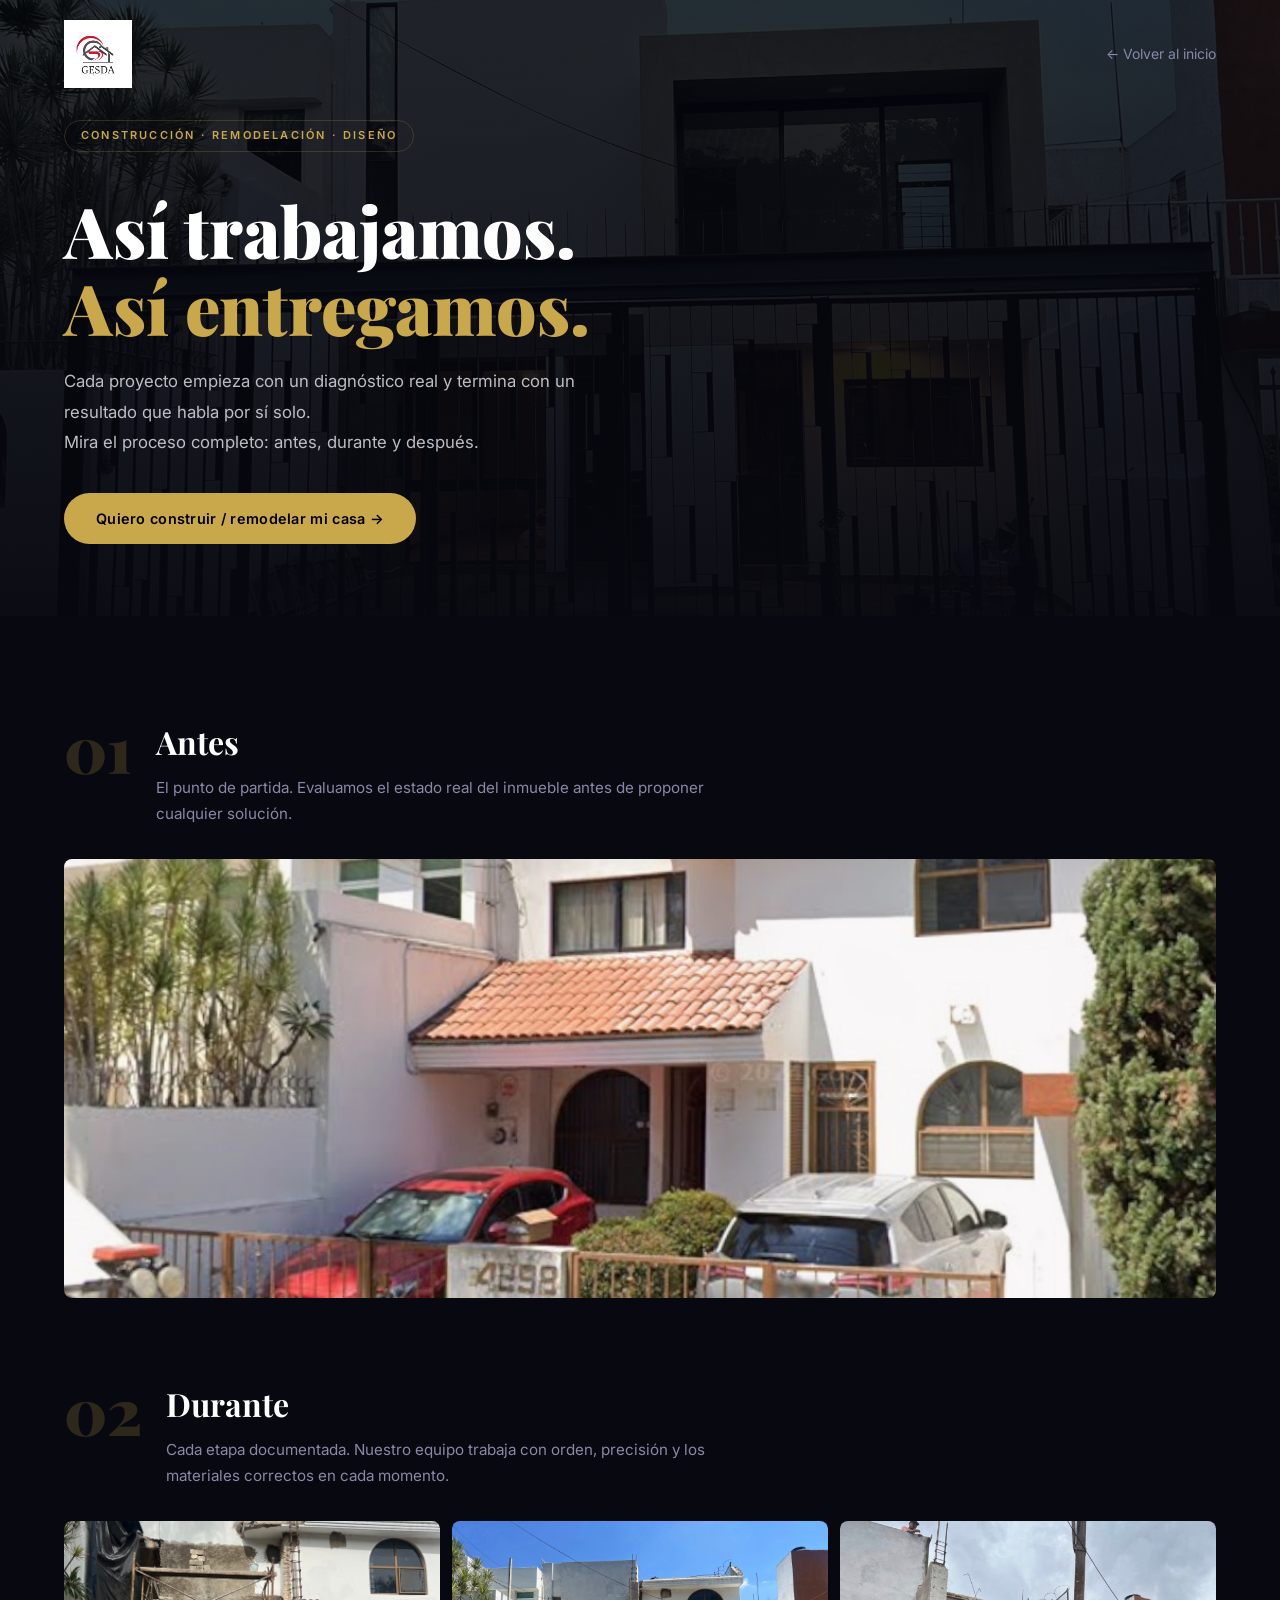
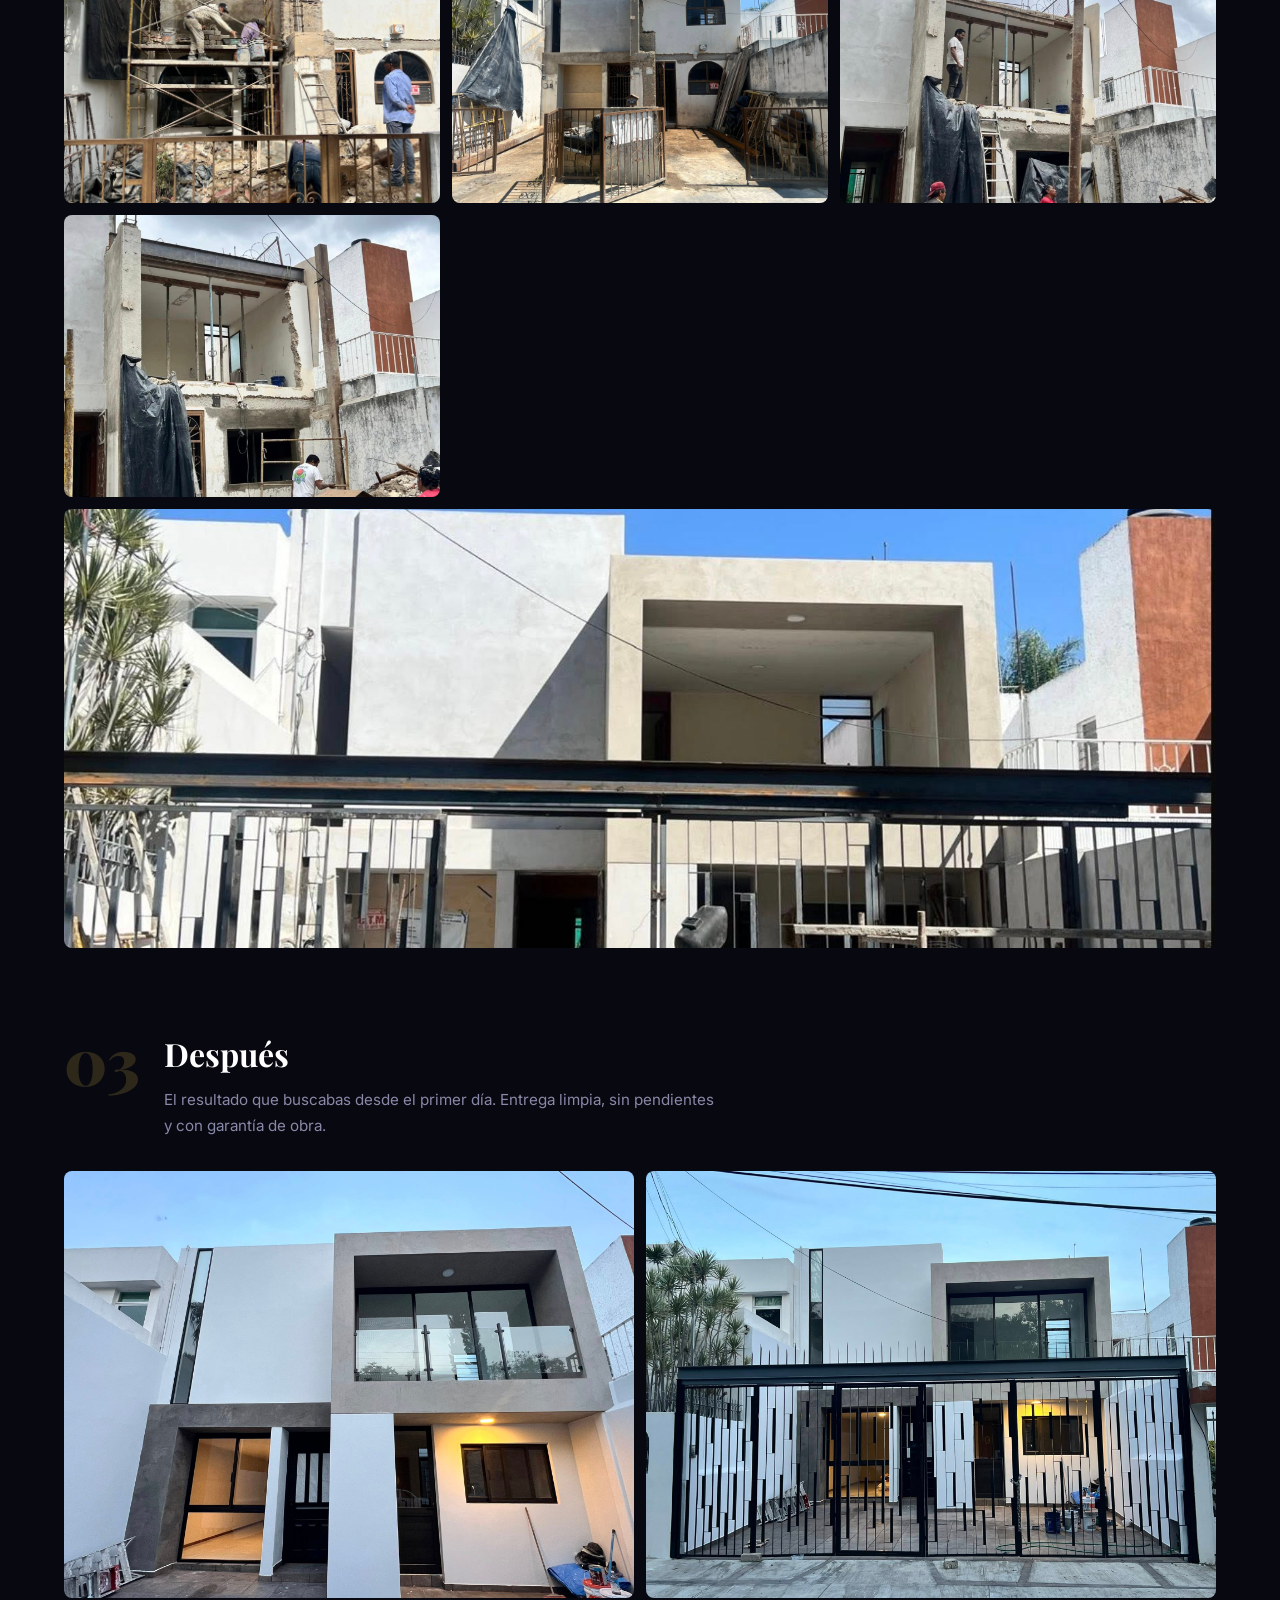
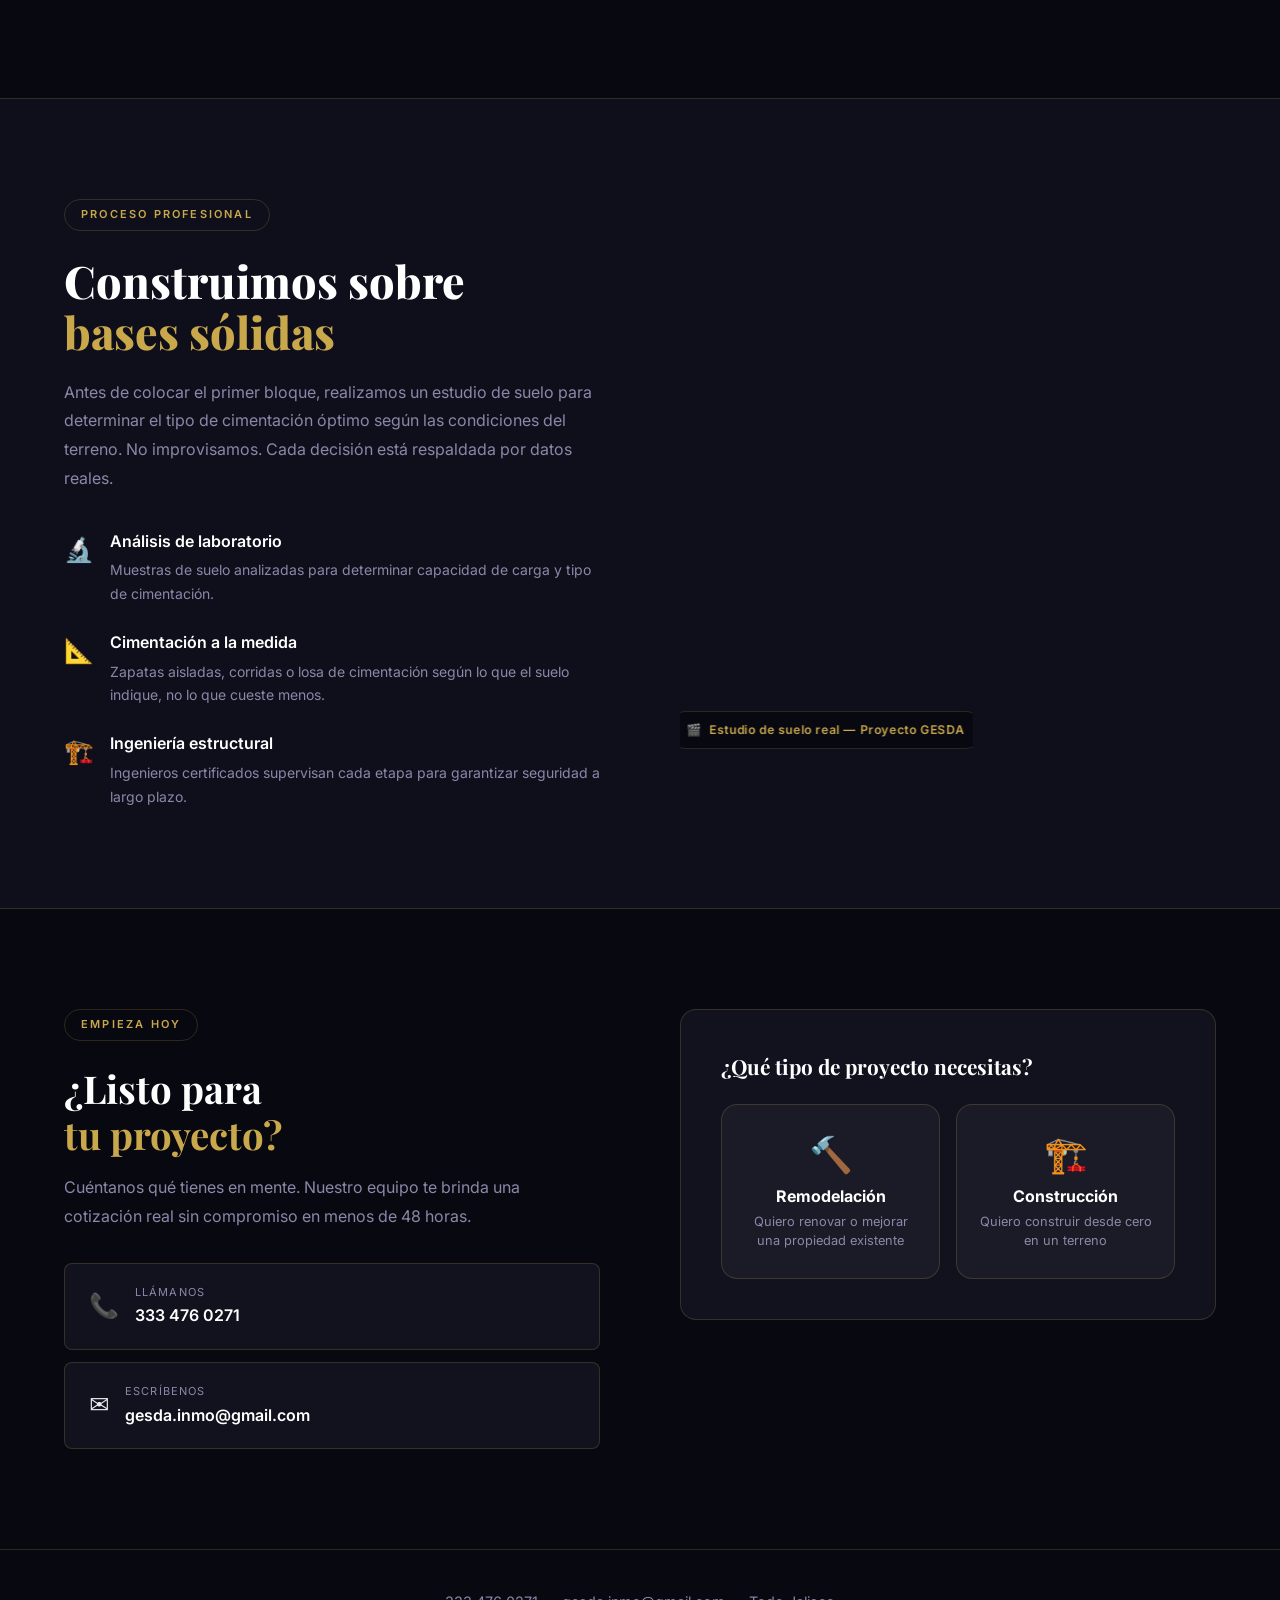
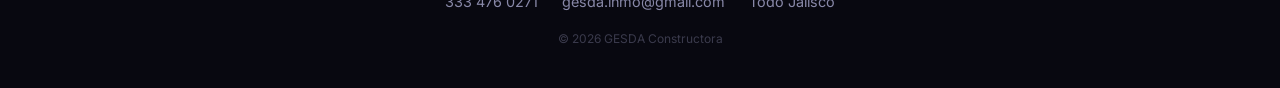
==== construccion.html @ 5b1ca61a "Sitio web GESDA Constructora - lanzamiento inicial" ====
<!DOCTYPE html>
<html lang="es">
<head>
  <meta charset="UTF-8" />
  <meta name="viewport" content="width=device-width, initial-scale=1.0" />
  <title>Construcción y Remodelación | GESDA Constructora</title>
  <meta name="description" content="Mira el proceso real de una remodelación completa. Antes, durante y después. Construcción profesional en todo Jalisco." />
  <link rel="preconnect" href="https://fonts.googleapis.com" />
  <link href="https://fonts.googleapis.com/css2?family=Playfair+Display:wght@400;700;900&family=Inter:wght@300;400;500;600&display=swap" rel="stylesheet" />
  <link rel="stylesheet" href="assets/css/style.css" />
  <link rel="stylesheet" href="assets/css/construccion.css" />
</head>
<body class="page-construccion">

  <!-- NAV -->
  <nav id="navbar" class="scrolled">
    <div class="nav-inner">
      <a href="index.html" class="nav-logo">
        <img src="assets/img/logo.png" alt="GESDA Constructora" />
      </a>
      <a href="index.html" class="nav-back">← Volver al inicio</a>
    </div>
  </nav>

  <!-- HERO -->
  <section class="const-hero">
    <div class="const-hero-bg">
      <img src="assets/img/cb-8.jpg" alt="Remodelación GESDA" />
      <div class="const-hero-overlay"></div>
    </div>
    <div class="const-hero-content">
      <span class="section-tag">Construcción · Remodelación · Diseño</span>
      <h1>Así trabajamos.<br /><span class="gold">Así entregamos.</span></h1>
      <p>
        Cada proyecto empieza con un diagnóstico real y termina con un resultado que habla por sí solo.<br />
        Mira el proceso completo: antes, durante y después.
      </p>
      <a href="#contacto-const" class="btn-primary">Quiero construir / remodelar mi casa →</a>
    </div>
  </section>

  <!-- ═══════════════════════════════
       GALERÍA — ANTES / PROCESO / DESPUÉS
       ═══════════════════════════════ -->
  <section class="gallery-phase-section">
    <div class="container">

      <!-- ANTES -->
      <div class="phase-block">
        <div class="phase-header">
          <span class="phase-num">01</span>
          <div>
            <h2 class="phase-title">Antes</h2>
            <p class="phase-sub">El punto de partida. Evaluamos el estado real del inmueble antes de proponer cualquier solución.</p>
          </div>
        </div>
        <div class="phase-grid phase-grid--1">
          <div class="phase-img phase-img--wide">
            <img src="assets/img/cb-1.jpg" alt="Estado inicial de la propiedad" loading="lazy" />
          </div>
        </div>
      </div>

      <!-- DURANTE -->
      <div class="phase-block">
        <div class="phase-header">
          <span class="phase-num">02</span>
          <div>
            <h2 class="phase-title">Durante</h2>
            <p class="phase-sub">Cada etapa documentada. Nuestro equipo trabaja con orden, precisión y los materiales correctos en cada momento.</p>
          </div>
        </div>
        <div class="phase-grid phase-grid--3">
          <div class="phase-img">
            <img src="assets/img/cb-2.jpg" alt="Inicio de obra" loading="lazy" />
          </div>
          <div class="phase-img">
            <img src="assets/img/cb-3.jpg" alt="Proceso de construcción" loading="lazy" />
          </div>
          <div class="phase-img">
            <img src="assets/img/cb-4.jpg" alt="Avance de obra" loading="lazy" />
          </div>
          <div class="phase-img">
            <img src="assets/img/cb-5.jpg" alt="Instalaciones y estructura" loading="lazy" />
          </div>
          <div class="phase-img phase-img--wide">
            <img src="assets/img/cb-6.jpg" alt="Acabados en proceso" loading="lazy" />
          </div>
        </div>
      </div>

      <!-- DESPUÉS -->
      <div class="phase-block">
        <div class="phase-header">
          <span class="phase-num">03</span>
          <div>
            <h2 class="phase-title">Después</h2>
            <p class="phase-sub">El resultado que buscabas desde el primer día. Entrega limpia, sin pendientes y con garantía de obra.</p>
          </div>
        </div>
        <div class="phase-grid phase-grid--2">
          <div class="phase-img">
            <img src="assets/img/cb-7.jpg" alt="Remodelación terminada" loading="lazy" />
          </div>
          <div class="phase-img">
            <img src="assets/img/cb-8.jpg" alt="Resultado final" loading="lazy" />
          </div>
        </div>
      </div>

    </div>
  </section>

  <!-- ═══════════════════════════════
       ESTUDIO DE SUELO
       ═══════════════════════════════ -->
  <section class="suelo-section">
    <div class="suelo-inner">

      <div class="suelo-text">
        <span class="section-tag">Proceso profesional</span>
        <h2>Construimos sobre<br /><span class="gold">bases sólidas</span></h2>
        <p>
          Antes de colocar el primer bloque, realizamos un estudio de suelo para determinar el tipo de cimentación óptimo según las condiciones del terreno. No improvisamos. Cada decisión está respaldada por datos reales.
        </p>
        <div class="suelo-features">
          <div class="suelo-feature">
            <div class="sf-icon">🔬</div>
            <div>
              <strong>Análisis de laboratorio</strong>
              <p>Muestras de suelo analizadas para determinar capacidad de carga y tipo de cimentación.</p>
            </div>
          </div>
          <div class="suelo-feature">
            <div class="sf-icon">📐</div>
            <div>
              <strong>Cimentación a la medida</strong>
              <p>Zapatas aisladas, corridas o losa de cimentación según lo que el suelo indique, no lo que cueste menos.</p>
            </div>
          </div>
          <div class="suelo-feature">
            <div class="sf-icon">🏗️</div>
            <div>
              <strong>Ingeniería estructural</strong>
              <p>Ingenieros certificados supervisan cada etapa para garantizar seguridad a largo plazo.</p>
            </div>
          </div>
        </div>
      </div>

      <div class="suelo-video-wrap">
        <video
          src="assets/video/estudio-suelo.mp4"
          autoplay muted loop playsinline
          class="suelo-video"
        ></video>
        <div class="suelo-video-badge">
          <span>🎬</span>
          Estudio de suelo real — Proyecto GESDA
        </div>
      </div>

    </div>
  </section>

  <!-- ═══════════════════════════════
       FORMULARIO DINÁMICO
       ═══════════════════════════════ -->
  <section id="contacto-const" class="const-cta-section">
    <div class="container">
      <div class="const-cta-grid">

        <div class="const-cta-text">
          <span class="section-tag">Empieza hoy</span>
          <h2>¿Listo para<br /><span class="gold">tu proyecto?</span></h2>
          <p>
            Cuéntanos qué tienes en mente. Nuestro equipo te brinda una cotización real sin compromiso en menos de 48 horas.
          </p>
          <div class="const-cta-items">
            <a href="tel:3334760271" class="contact-item">
              <div class="contact-icon">📞</div>
              <div>
                <div class="contact-label">Llámanos</div>
                <div class="contact-value">333 476 0271</div>
              </div>
            </a>
            <a href="mailto:gesda.inmo@gmail.com" class="contact-item">
              <div class="contact-icon">✉️</div>
              <div>
                <div class="contact-label">Escríbenos</div>
                <div class="contact-value">gesda.inmo@gmail.com</div>
              </div>
            </a>
          </div>
        </div>

        <!-- FORMULARIO DINÁMICO -->
        <div class="const-form-wrap">
          <form id="constForm">

            <!-- PASO 0: Tipo de proyecto -->
            <div id="step-tipo">
              <h3>¿Qué tipo de proyecto necesitas?</h3>
              <div class="tipo-cards">
                <button type="button" class="tipo-card" data-tipo="remodelacion">
                  <span class="tipo-icon">🔨</span>
                  <strong>Remodelación</strong>
                  <p>Quiero renovar o mejorar una propiedad existente</p>
                </button>
                <button type="button" class="tipo-card" data-tipo="construccion">
                  <span class="tipo-icon">🏗️</span>
                  <strong>Construcción</strong>
                  <p>Quiero construir desde cero en un terreno</p>
                </button>
              </div>
            </div>

            <!-- PASO 1A: Remodelación — solo datos de contacto -->
            <div id="step-remodelacion" class="form-step hidden">
              <div class="step-back"><button type="button" id="backRemo">← Cambiar selección</button></div>
              <h3>Remodelación</h3>
              <p class="step-intro">Déjanos tus datos y un especialista te contactará para conocer tu proyecto.</p>

              <div class="fgroup">
                <label>¿Qué área quieres remodelar?</label>
                <select name="area_remo">
                  <option value="">Selecciona</option>
                  <option>Fachada</option>
                  <option>Cocina</option>
                  <option>Baño</option>
                  <option>Interior completo</option>
                  <option>Toda la casa</option>
                  <option>Otro</option>
                </select>
              </div>

              <div class="fgroup fgroup--half">
                <div>
                  <label>Nombre *</label>
                  <input type="text" name="nombre_remo" placeholder="Tu nombre" />
                </div>
                <div>
                  <label>Teléfono *</label>
                  <input type="tel" name="telefono_remo" placeholder="10 dígitos" />
                </div>
              </div>

              <div class="fgroup">
                <label>Municipio / Zona</label>
                <input type="text" name="municipio_remo" placeholder="Ej. Guadalajara, Zapopan..." />
              </div>

              <div class="fgroup">
                <label>Cuéntanos tu proyecto (opcional)</label>
                <textarea name="desc_remo" rows="3" placeholder="Describe qué quieres lograr..."></textarea>
              </div>

              <button type="submit" class="btn-primary btn-full" data-action="remodelacion">
                Solicitar cotización de remodelación →
              </button>
              <p class="form-note">Sin compromiso · Respuesta en 48 hrs · Todo Jalisco</p>
            </div>

            <!-- PASO 1B: Construcción — preguntas específicas -->
            <div id="step-construccion" class="form-step hidden">
              <div class="step-back"><button type="button" id="backCons">← Cambiar selección</button></div>
              <h3>Construcción desde cero</h3>

              <div class="fgroup">
                <label>¿Ya cuentas con un terreno para construir? *</label>
                <select name="tiene_terreno" id="selectTerreno">
                  <option value="">Selecciona</option>
                  <option value="si">Sí, ya tengo terreno</option>
                  <option value="no">No, aún no tengo terreno</option>
                </select>
              </div>

              <!-- Sub-preguntas si tiene terreno -->
              <div id="terreno-datos" class="sub-group hidden">
                <div class="fgroup fgroup--half">
                  <div>
                    <label>Medidas del terreno</label>
                    <input type="text" name="medidas" placeholder="Ej. 10 x 20 m" />
                  </div>
                  <div>
                    <label>Ubicación / Municipio</label>
                    <input type="text" name="ubicacion" placeholder="Ej. Zapopan, Tlaquepaque..." />
                  </div>
                </div>
              </div>

              <div class="fgroup">
                <label>¿Cuentas con el recurso para la construcción? *</label>
                <select name="recurso" id="selectRecurso">
                  <option value="">Selecciona</option>
                  <option value="propio">Sí, tengo recurso propio</option>
                  <option value="credito">Necesito un crédito</option>
                </select>
              </div>

              <!-- Sub-preguntas si es crédito -->
              <div id="credito-datos" class="sub-group hidden">
                <div class="fgroup">
                  <label>¿De qué institución es el crédito?</label>
                  <select name="institucion">
                    <option value="">Selecciona</option>
                    <option>Bancario (banco privado)</option>
                    <option>INFONAVIT</option>
                    <option>FOVISSSTE</option>
                    <option>Aún no lo sé</option>
                  </select>
                </div>
              </div>

              <div class="fgroup">
                <label>¿Ya cuentas con proyecto constructivo / arquitectónico?</label>
                <select name="tiene_proyecto">
                  <option value="">Selecciona</option>
                  <option>Sí, ya tengo proyecto</option>
                  <option>No, lo desarrollamos juntos</option>
                  <option>Tengo ideas pero nada formal</option>
                </select>
              </div>

              <div class="fgroup fgroup--half">
                <div>
                  <label>Nombre *</label>
                  <input type="text" name="nombre_cons" placeholder="Tu nombre" />
                </div>
                <div>
                  <label>Teléfono *</label>
                  <input type="tel" name="telefono_cons" placeholder="10 dígitos" />
                </div>
              </div>

              <div class="fgroup">
                <label>Comentarios adicionales (opcional)</label>
                <textarea name="desc_cons" rows="2" placeholder="Algo más que quieras comentarnos..."></textarea>
              </div>

              <button type="submit" class="btn-primary btn-full" data-action="construccion">
                Solicitar cotización de construcción →
              </button>
              <p class="form-note">Sin compromiso · Respuesta en 48 hrs · Todo Jalisco</p>
            </div>

          </form>
        </div>

      </div>
    </div>
  </section>

  <!-- FOOTER -->
  <footer class="footer-min">
    <div class="footer-min-inner">
      <div class="footer-min-links">
        <a href="tel:3334760271">333 476 0271</a>
        <a href="mailto:gesda.inmo@gmail.com">gesda.inmo@gmail.com</a>
        <span>Todo Jalisco</span>
      </div>
      <p>© 2026 GESDA Constructora</p>
    </div>
  </footer>

  <!-- Toast de notificación -->
  <div id="toast" style="
    display:none; position:fixed; bottom:32px; left:50%; transform:translateX(-50%);
    background:#1a1a2e; border:1px solid var(--gold); color:#fff;
    padding:16px 28px; border-radius:100px; font-size:0.95rem;
    z-index:9999; box-shadow:0 8px 32px rgba(0,0,0,0.5); white-space:nowrap;
  "></div>

  <script src="assets/js/main.js"></script>
  <script>
    // Fuerza reproducción del video estudio de suelo
    const sueloVid = document.querySelector('.suelo-video');
    if (sueloVid) sueloVid.play().catch(() => {});

    // ─── TOAST ───
    function showToast(msg, ok) {
      const t = document.getElementById('toast');
      t.textContent = msg;
      t.style.display = 'block';
      t.style.borderColor = ok ? 'var(--gold)' : '#e55';
      setTimeout(() => { t.style.display = 'none'; }, 5000);
    }

    // ─── ENVÍO A FORMSUBMIT ───
    async function enviarCorreo(payload, submitBtn) {
      submitBtn.textContent = 'Enviando…';
      submitBtn.disabled = true;
      try {
        const res  = await fetch('https://formsubmit.co/ajax/gesda.inmo@gmail.com', {
          method:  'POST',
          headers: { 'Content-Type': 'application/json', 'Accept': 'application/json' },
          body:    JSON.stringify({ ...payload, _captcha: 'false', _template: 'table' }),
        });
        const json = await res.json();
        if (json.success === 'true' || json.success === true) {
          showToast('✓ Mensaje enviado — te contactamos en menos de 48 hrs', true);
          document.getElementById('constForm').reset();
          // Vuelve al paso inicial
          stepRemo.classList.add('hidden');
          stepCons.classList.add('hidden');
          stepTipo.classList.remove('hidden');
        } else {
          throw new Error('error');
        }
      } catch {
        showToast('⚠ No se pudo enviar. Escríbenos a gesda.inmo@gmail.com', false);
      } finally {
        submitBtn.textContent = submitBtn.dataset.label;
        submitBtn.disabled = false;
      }
    }

    // ─── FORMULARIO DINÁMICO ───
    const tipoBtns      = document.querySelectorAll('.tipo-card');
    const stepTipo      = document.getElementById('step-tipo');
    const stepRemo      = document.getElementById('step-remodelacion');
    const stepCons      = document.getElementById('step-construccion');
    const selectTerreno = document.getElementById('selectTerreno');
    const terrenoDatos  = document.getElementById('terreno-datos');
    const selectRecurso = document.getElementById('selectRecurso');
    const creditoDatos  = document.getElementById('credito-datos');

    // Guarda label original de los botones de submit
    document.querySelectorAll('#constForm button[type="submit"]').forEach(b => {
      b.dataset.label = b.textContent;
    });

    tipoBtns.forEach(btn => {
      btn.addEventListener('click', () => {
        tipoBtns.forEach(b => b.classList.remove('selected'));
        btn.classList.add('selected');
        stepTipo.classList.add('hidden');
        if (btn.dataset.tipo === 'remodelacion') {
          stepRemo.classList.remove('hidden');
          stepCons.classList.add('hidden');
        } else {
          stepCons.classList.remove('hidden');
          stepRemo.classList.add('hidden');
        }
      });
    });

    document.getElementById('backRemo').addEventListener('click', () => {
      stepRemo.classList.add('hidden');
      stepTipo.classList.remove('hidden');
    });
    document.getElementById('backCons').addEventListener('click', () => {
      stepCons.classList.add('hidden');
      stepTipo.classList.remove('hidden');
    });

    selectTerreno.addEventListener('change', () => {
      terrenoDatos.classList.toggle('hidden', selectTerreno.value !== 'si');
    });
    selectRecurso.addEventListener('change', () => {
      creditoDatos.classList.toggle('hidden', selectRecurso.value !== 'credito');
    });

    // ─── SUBMIT ───
    document.getElementById('constForm').addEventListener('submit', function(e) {
      e.preventDefault();
      const d      = new FormData(this);
      const btn    = e.submitter;
      const tipo   = btn ? btn.dataset.action : '';

      if (tipo === 'remodelacion') {
        enviarCorreo({
          _subject:           `Solicitud de REMODELACIÓN — ${d.get('nombre_remo') || '—'}`,
          Tipo:               'Remodelación',
          'Área a remodelar': d.get('area_remo')      || '—',
          Nombre:             d.get('nombre_remo')    || '—',
          Teléfono:           d.get('telefono_remo')  || '—',
          Municipio:          d.get('municipio_remo') || '—',
          Descripción:        d.get('desc_remo')      || '—',
        }, btn);
      } else {
        enviarCorreo({
          _subject:                   `Solicitud de CONSTRUCCIÓN — ${d.get('nombre_cons') || '—'}`,
          Tipo:                       'Construcción desde cero',
          'Tiene terreno':            d.get('tiene_terreno') === 'si' ? 'Sí' : 'No',
          'Medidas del terreno':      d.get('medidas')        || '—',
          'Ubicación':                d.get('ubicacion')      || '—',
          'Recurso':                  d.get('recurso')        || '—',
          'Institución de crédito':   d.get('institucion')    || '—',
          'Proyecto arquitectónico':  d.get('tiene_proyecto') || '—',
          Nombre:                     d.get('nombre_cons')    || '—',
          Teléfono:                   d.get('telefono_cons')  || '—',
          Comentarios:                d.get('desc_cons')      || '—',
        }, btn);
      }
    });
  </script>
</body>
</html>
---- assets/css/style.css ----
/* =========================================
   GESDA CONSTRUCTORA — PREMIUM WEB
   ========================================= */

:root {
  --gold: #c9a84c;
  --gold-light: #e8c97a;
  --gold-dim: rgba(201, 168, 76, 0.15);
  --dark: #080810;
  --dark-2: #0f0f1c;
  --dark-3: #161625;
  --dark-card: #12121f;
  --border: rgba(201, 168, 76, 0.2);
  --text: #e8e8f0;
  --text-muted: #8888a8;
  --white: #ffffff;
  --font-head: 'Playfair Display', Georgia, serif;
  --font-body: 'Inter', system-ui, sans-serif;
  --radius: 16px;
  --radius-sm: 8px;
  --transition: 0.4s cubic-bezier(0.25, 0.46, 0.45, 0.94);
}

*, *::before, *::after { box-sizing: border-box; margin: 0; padding: 0; }

html {
  scroll-behavior: smooth;
  font-size: 16px;
}

body {
  background: var(--dark);
  color: var(--text);
  font-family: var(--font-body);
  line-height: 1.6;
  overflow-x: hidden;
}

a { color: inherit; text-decoration: none; }
img { display: block; width: 100%; height: 100%; object-fit: cover; }

/* ─── UTILITIES ─── */
.container {
  max-width: 1200px;
  margin: 0 auto;
  padding: 0 24px;
}

.gold { color: var(--gold); }

.section-tag {
  display: inline-block;
  font-size: 11px;
  font-weight: 600;
  letter-spacing: 0.2em;
  text-transform: uppercase;
  color: var(--gold);
  border: 1px solid var(--border);
  padding: 6px 16px;
  border-radius: 100px;
  margin-bottom: 24px;
}

.section-title {
  font-family: var(--font-head);
  font-size: clamp(2rem, 4vw, 3.2rem);
  font-weight: 700;
  line-height: 1.15;
  color: var(--white);
  margin-bottom: 20px;
}

.section-sub {
  font-size: 1.05rem;
  color: var(--text-muted);
  max-width: 680px;
  line-height: 1.8;
  margin-bottom: 56px;
}

/* ─── BUTTONS ─── */
.btn-primary {
  display: inline-block;
  background: var(--gold);
  color: #000;
  font-weight: 600;
  font-size: 0.9rem;
  padding: 14px 32px;
  border-radius: 100px;
  transition: var(--transition);
  letter-spacing: 0.02em;
  cursor: pointer;
  border: none;
}
.btn-primary:hover {
  background: var(--gold-light);
  transform: translateY(-2px);
  box-shadow: 0 12px 40px rgba(201, 168, 76, 0.35);
}

.btn-outline {
  display: inline-block;
  border: 1px solid var(--border);
  color: var(--text);
  font-weight: 500;
  font-size: 0.9rem;
  padding: 14px 32px;
  border-radius: 100px;
  transition: var(--transition);
  cursor: pointer;
}
.btn-outline:hover {
  border-color: var(--gold);
  color: var(--gold);
  transform: translateY(-2px);
}

.btn-large { padding: 18px 44px; font-size: 1rem; }
.btn-full { width: 100%; text-align: center; }

/* ─── NAV ─── */
#navbar {
  position: fixed;
  top: 0;
  left: 0;
  right: 0;
  z-index: 1000;
  padding: 20px 0;
  transition: background 0.4s, padding 0.4s, box-shadow 0.4s;
}

#navbar.scrolled {
  background: rgba(8, 8, 16, 0.95);
  backdrop-filter: blur(20px);
  padding: 12px 0;
  box-shadow: 0 1px 0 var(--border);
}

.nav-inner {
  max-width: 1200px;
  margin: 0 auto;
  padding: 0 24px;
  display: flex;
  align-items: center;
  justify-content: space-between;
  gap: 32px;
}

.nav-logo img {
  height: 68px;
  width: auto;
  object-fit: contain;
  mix-blend-mode: multiply;
  filter: contrast(1.1) brightness(1.05);
}

.nav-links {
  display: flex;
  align-items: center;
  gap: 36px;
  list-style: none;
}

.nav-links a {
  font-size: 0.9rem;
  font-weight: 500;
  color: var(--text-muted);
  transition: color 0.3s;
}

.nav-links a:hover { color: var(--white); }

.nav-cta {
  background: var(--gold) !important;
  color: #000 !important;
  font-weight: 600 !important;
  padding: 10px 24px;
  border-radius: 100px;
  transition: var(--transition) !important;
}
.nav-cta:hover {
  background: var(--gold-light) !important;
  box-shadow: 0 8px 24px rgba(201, 168, 76, 0.3);
  transform: translateY(-1px);
}

.nav-toggle {
  display: none;
  flex-direction: column;
  gap: 5px;
  background: none;
  border: none;
  cursor: pointer;
  padding: 4px;
}
.nav-toggle span {
  display: block;
  width: 24px;
  height: 2px;
  background: var(--text);
  border-radius: 2px;
  transition: 0.3s;
}

/* ─── HERO ─── */
.hero {
  position: relative;
  min-height: 100vh;
  display: flex;
  align-items: center;
  justify-content: center;
  overflow: hidden;
}

.hero-bg {
  position: absolute;
  inset: 0;
}

.hero-gradient {
  position: absolute;
  inset: 0;
  background:
    radial-gradient(ellipse 80% 60% at 50% 0%, rgba(201, 168, 76, 0.12) 0%, transparent 60%),
    radial-gradient(ellipse 60% 80% at 80% 100%, rgba(100, 80, 200, 0.08) 0%, transparent 50%),
    linear-gradient(180deg, #080810 0%, #0a0a18 100%);
}

.hero-particles {
  position: absolute;
  inset: 0;
  overflow: hidden;
}

.hero-content {
  position: relative;
  z-index: 2;
  text-align: center;
  padding: 120px 24px 80px;
  max-width: 900px;
}

.hero-badge {
  display: inline-block;
  font-size: 11px;
  font-weight: 600;
  letter-spacing: 0.25em;
  text-transform: uppercase;
  color: var(--gold);
  border: 1px solid var(--border);
  padding: 8px 20px;
  border-radius: 100px;
  margin-bottom: 32px;
  background: rgba(201, 168, 76, 0.06);
}

.hero-title {
  font-family: var(--font-head);
  font-size: clamp(3rem, 7vw, 6rem);
  font-weight: 900;
  line-height: 1.05;
  color: var(--white);
  margin-bottom: 28px;
}

.hero-sub {
  font-size: clamp(1rem, 2vw, 1.2rem);
  color: var(--text-muted);
  line-height: 1.8;
  margin-bottom: 48px;
}

.hero-ctas {
  display: flex;
  gap: 16px;
  justify-content: center;
  flex-wrap: wrap;
}

.hero-scroll-hint {
  position: absolute;
  bottom: 40px;
  left: 50%;
  transform: translateX(-50%);
  display: flex;
  flex-direction: column;
  align-items: center;
  gap: 8px;
  color: var(--text-muted);
  font-size: 11px;
  letter-spacing: 0.15em;
  text-transform: uppercase;
  opacity: 0.7;
}

.scroll-arrow {
  width: 20px;
  height: 20px;
  border-right: 2px solid var(--gold);
  border-bottom: 2px solid var(--gold);
  transform: rotate(45deg);
  animation: bounce 2s infinite;
}

@keyframes bounce {
  0%, 100% { transform: rotate(45deg) translateY(0); }
  50% { transform: rotate(45deg) translateY(4px); }
}

/* ─── STATS ─── */
.stats-section {
  padding: 100px 0;
  background: var(--dark-2);
  position: relative;
}

.stats-section::before {
  content: '';
  position: absolute;
  top: 0;
  left: 0;
  right: 0;
  height: 1px;
  background: linear-gradient(90deg, transparent, var(--gold), transparent);
}

.stats-grid {
  display: grid;
  grid-template-columns: repeat(4, 1fr);
  gap: 24px;
}

.stat-card {
  background: var(--dark-card);
  border: 1px solid var(--border);
  border-radius: var(--radius);
  padding: 40px 24px;
  text-align: center;
  position: relative;
  overflow: hidden;
  transition: var(--transition);
}

.stat-card::before {
  content: '';
  position: absolute;
  top: 0;
  left: 0;
  right: 0;
  height: 2px;
  background: linear-gradient(90deg, transparent, var(--gold), transparent);
  opacity: 0;
  transition: opacity 0.4s;
}

.stat-card:hover { transform: translateY(-4px); border-color: var(--gold); }
.stat-card:hover::before { opacity: 1; }

.stat-number {
  font-family: var(--font-head);
  font-size: 3.5rem;
  font-weight: 900;
  color: var(--gold);
  display: inline;
}
.stat-plus {
  font-family: var(--font-head);
  font-size: 2rem;
  font-weight: 700;
  color: var(--gold);
  display: inline;
}
.stat-label {
  font-size: 0.85rem;
  color: var(--text-muted);
  margin-top: 8px;
}
.stat-label-big {
  font-family: var(--font-head);
  font-size: 1.8rem;
  font-weight: 700;
  color: var(--white);
  margin-top: 4px;
}
.stat-icon { font-size: 2rem; margin-bottom: 8px; }
.stat-note {
  font-size: 0.75rem;
  color: var(--gold);
  margin-top: 6px;
  letter-spacing: 0.05em;
}

/* ─── SERVICES ─── */
.services-section {
  padding: 100px 0;
  background: var(--dark);
}

.services-section .container {
  text-align: center;
  margin-bottom: 80px;
}

.service-block {
  max-width: 1200px;
  margin: 0 auto 100px;
  padding: 0 24px;
  display: grid;
  grid-template-columns: 1fr 1fr;
  gap: 80px;
  align-items: center;
}

.service-block--left { direction: ltr; }

.service-media {
  position: relative;
  border-radius: var(--radius);
  overflow: hidden;
  aspect-ratio: 4/3;
}

.service-media img {
  width: 100%;
  height: 100%;
  object-fit: cover;
  transition: transform 0.6s;
}
.service-media:hover img { transform: scale(1.04); }

.service-media-badge {
  position: absolute;
  bottom: 16px;
  left: 16px;
  background: rgba(8, 8, 16, 0.85);
  border: 1px solid var(--border);
  color: var(--gold);
  font-size: 12px;
  font-weight: 600;
  letter-spacing: 0.1em;
  padding: 6px 14px;
  border-radius: 100px;
  backdrop-filter: blur(8px);
}

.fachada-gallery {
  width: 100%;
  height: 100%;
  display: flex;
  flex-direction: column;
  gap: 8px;
}

.fachada-main {
  flex: 1;
  border-radius: 12px 12px 0 0;
  min-height: 0;
}

.fachada-thumbs {
  display: grid;
  grid-template-columns: 1fr 1fr;
  gap: 8px;
  height: 120px;
}

.fachada-thumbs img {
  border-radius: 0 0 12px 12px;
  object-fit: cover;
}

.service-text { padding: 24px 0; }

.service-num {
  font-family: var(--font-head);
  font-size: 5rem;
  font-weight: 900;
  color: var(--border);
  line-height: 1;
  margin-bottom: 8px;
  user-select: none;
}

.service-text h3 {
  font-family: var(--font-head);
  font-size: clamp(1.8rem, 3vw, 2.6rem);
  font-weight: 700;
  color: var(--white);
  line-height: 1.2;
  margin-bottom: 20px;
}

.service-text p {
  font-size: 1rem;
  color: var(--text-muted);
  line-height: 1.8;
  margin-bottom: 24px;
}

.service-list {
  list-style: none;
  margin-bottom: 32px;
}

.service-list li {
  font-size: 0.9rem;
  color: var(--text);
  padding: 10px 0;
  border-bottom: 1px solid rgba(255,255,255,0.06);
  display: flex;
  align-items: center;
  gap: 10px;
}

.service-list li::before {
  content: '';
  display: inline-block;
  width: 6px;
  height: 6px;
  border-radius: 50%;
  background: var(--gold);
  flex-shrink: 0;
}

/* ─── VIDEO SCROLL (APPLE EFFECT) ─── */
.video-scroll-section {
  position: relative;
}

.video-scroll-sticky {
  position: sticky;
  top: 0;
  height: 100vh;
  overflow: hidden;
  display: flex;
  align-items: center;
  justify-content: center;
}

.video-scroll-sticky video {
  position: absolute;
  inset: 0;
  width: 100%;
  height: 100%;
  object-fit: cover;
}

.video-overlay {
  position: absolute;
  inset: 0;
  background: linear-gradient(
    135deg,
    rgba(8, 8, 16, 0.85) 0%,
    rgba(8, 8, 16, 0.55) 50%,
    rgba(8, 8, 16, 0.75) 100%
  );
}

.video-scroll-spacer {
  height: 400vh;
}

.video-scroll-text {
  position: relative;
  z-index: 2;
  max-width: 680px;
  padding: 48px;
  pointer-events: none;
}

.video-step {
  opacity: 0;
  transform: translateY(30px);
  transition: opacity 0.6s, transform 0.6s;
  position: absolute;
  top: 50%;
  left: 50%;
  transform: translate(-50%, -50%) translateY(30px);
  width: 100%;
  text-align: center;
  pointer-events: none;
}

.video-step.active {
  opacity: 1;
  transform: translate(-50%, -50%) translateY(0);
  pointer-events: auto;
}

.video-step h2 {
  font-family: var(--font-head);
  font-size: clamp(1.8rem, 4vw, 3rem);
  font-weight: 700;
  color: var(--white);
  line-height: 1.2;
  margin-bottom: 20px;
}

.video-step p {
  font-size: 1.05rem;
  color: rgba(232, 232, 240, 0.85);
  line-height: 1.8;
  margin-bottom: 32px;
}

.video-step .btn-primary { pointer-events: auto; }

/* ─── WHY ─── */
.why-section {
  padding: 100px 0;
  background: var(--dark-2);
  text-align: center;
}

.why-grid {
  display: grid;
  grid-template-columns: repeat(3, 1fr);
  gap: 24px;
  text-align: left;
}

.why-card {
  background: var(--dark-card);
  border: 1px solid var(--border);
  border-radius: var(--radius);
  padding: 36px 28px;
  transition: var(--transition);
}

.why-card:hover {
  border-color: var(--gold);
  transform: translateY(-4px);
  box-shadow: 0 20px 60px rgba(0,0,0,0.4);
}

.why-icon {
  font-size: 2rem;
  margin-bottom: 16px;
}

.why-card h4 {
  font-family: var(--font-head);
  font-size: 1.15rem;
  font-weight: 600;
  color: var(--white);
  margin-bottom: 12px;
}

.why-card p {
  font-size: 0.9rem;
  color: var(--text-muted);
  line-height: 1.7;
}

/* ─── GALLERY ─── */
.gallery-section {
  padding: 100px 0;
  background: var(--dark);
}

.gallery-section .container {
  text-align: center;
  margin-bottom: 60px;
}

.gallery-grid {
  display: grid;
  grid-template-columns: repeat(3, 1fr);
  grid-template-rows: auto;
  gap: 12px;
  max-width: 1400px;
  margin: 0 auto;
  padding: 0 24px;
}

.gallery-item {
  position: relative;
  overflow: hidden;
  border-radius: var(--radius-sm);
  aspect-ratio: 4/3;
  cursor: pointer;
}

.gallery-item.large {
  grid-column: span 2;
  aspect-ratio: 16/9;
}

.gallery-item img {
  transition: transform 0.6s;
}
.gallery-item:hover img { transform: scale(1.06); }

.gallery-caption {
  position: absolute;
  bottom: 0;
  left: 0;
  right: 0;
  padding: 32px 20px 16px;
  background: linear-gradient(transparent, rgba(8,8,16,0.9));
  color: var(--text);
  font-size: 0.85rem;
  font-weight: 500;
  transform: translateY(100%);
  transition: transform 0.4s;
}

.gallery-item:hover .gallery-caption { transform: translateY(0); }

/* ─── CTA BANNER ─── */
.cta-banner {
  padding: 120px 0;
  position: relative;
  overflow: hidden;
  text-align: center;
}

.cta-bg {
  position: absolute;
  inset: 0;
  background:
    radial-gradient(ellipse 70% 80% at 50% 50%, rgba(201, 168, 76, 0.1) 0%, transparent 70%),
    var(--dark-3);
}

.cta-inner {
  position: relative;
  z-index: 2;
}

.cta-banner h2 {
  font-family: var(--font-head);
  font-size: clamp(2rem, 4vw, 3.5rem);
  font-weight: 700;
  color: var(--white);
  margin-bottom: 20px;
  line-height: 1.2;
}

.cta-banner p {
  font-size: 1.1rem;
  color: var(--text-muted);
  max-width: 560px;
  margin: 0 auto 48px;
  line-height: 1.7;
}

.cta-actions {
  display: flex;
  gap: 16px;
  justify-content: center;
  flex-wrap: wrap;
}

/* ─── CONTACT ─── */
.contact-section {
  padding: 100px 0;
  background: var(--dark-2);
}

.contact-grid {
  display: grid;
  grid-template-columns: 1fr 1fr;
  gap: 80px;
  align-items: start;
}

.contact-info h2 {
  font-family: var(--font-head);
  font-size: clamp(2rem, 3vw, 2.8rem);
  font-weight: 700;
  color: var(--white);
  margin-bottom: 16px;
  line-height: 1.2;
}

.contact-info p {
  font-size: 1rem;
  color: var(--text-muted);
  line-height: 1.8;
  margin-bottom: 40px;
}

.contact-items {
  display: flex;
  flex-direction: column;
  gap: 16px;
}

.contact-item {
  display: flex;
  align-items: center;
  gap: 16px;
  background: var(--dark-card);
  border: 1px solid var(--border);
  border-radius: var(--radius-sm);
  padding: 20px 24px;
  transition: var(--transition);
}

.contact-item:hover {
  border-color: var(--gold);
  transform: translateX(4px);
}

.contact-icon { font-size: 1.5rem; }

.contact-label {
  font-size: 11px;
  letter-spacing: 0.1em;
  text-transform: uppercase;
  color: var(--text-muted);
  margin-bottom: 2px;
}

.contact-value {
  font-size: 1rem;
  font-weight: 600;
  color: var(--white);
}

/* ─── FORM ─── */
.contact-form-wrap {
  background: var(--dark-card);
  border: 1px solid var(--border);
  border-radius: var(--radius);
  padding: 40px;
}

.contact-form h3 {
  font-family: var(--font-head);
  font-size: 1.5rem;
  color: var(--white);
  margin-bottom: 28px;
}

.form-group {
  margin-bottom: 20px;
}

.form-group label {
  display: block;
  font-size: 12px;
  font-weight: 500;
  letter-spacing: 0.08em;
  text-transform: uppercase;
  color: var(--text-muted);
  margin-bottom: 8px;
}

.form-group input,
.form-group select,
.form-group textarea {
  width: 100%;
  background: rgba(255,255,255,0.04);
  border: 1px solid var(--border);
  border-radius: var(--radius-sm);
  padding: 14px 18px;
  color: var(--white);
  font-family: var(--font-body);
  font-size: 0.95rem;
  outline: none;
  transition: border-color 0.3s;
}

.form-group input:focus,
.form-group select:focus,
.form-group textarea:focus {
  border-color: var(--gold);
}

.form-group select option { background: var(--dark-2); }

.form-note {
  text-align: center;
  font-size: 12px;
  color: var(--text-muted);
  margin-top: 12px;
}

/* ─── FOOTER ─── */
.footer {
  background: var(--dark);
  border-top: 1px solid var(--border);
  padding: 60px 0 40px;
  text-align: center;
}

.footer-inner { display: flex; flex-direction: column; align-items: center; gap: 24px; }

.footer-logo img {
  height: 48px;
  width: auto;
  object-fit: contain;
  opacity: 0.8;
  filter: brightness(0.9);
}

.footer-tagline {
  font-size: 12px;
  letter-spacing: 0.2em;
  text-transform: uppercase;
  color: var(--gold);
}

.footer-links {
  display: flex;
  gap: 32px;
  flex-wrap: wrap;
  justify-content: center;
}

.footer-links a {
  font-size: 0.875rem;
  color: var(--text-muted);
  transition: color 0.3s;
}
.footer-links a:hover { color: var(--white); }

.footer-copy {
  font-size: 12px;
  color: rgba(136, 136, 168, 0.5);
  margin-top: 8px;
}

/* ─── FOOTER MÍNIMO (todas las páginas) ─── */
.footer-min {
  background: var(--dark);
  border-top: 1px solid var(--border);
  padding: 40px 24px;
  position: relative;
  z-index: 10;
}

.footer-min-inner {
  max-width: 900px;
  margin: 0 auto;
  display: flex;
  flex-direction: column;
  align-items: center;
  gap: 16px;
  text-align: center;
}

.footer-logo-sm {
  height: 40px;
  width: auto;
  object-fit: contain;
  opacity: 0.75;
  mix-blend-mode: multiply;
}

.footer-min-links {
  display: flex;
  gap: 24px;
  flex-wrap: wrap;
  justify-content: center;
  font-size: 0.9rem;
  color: var(--text-muted);
}

.footer-min-links a {
  color: var(--text-muted);
  transition: color 0.3s;
}
.footer-min-links a:hover { color: var(--gold); }

.footer-min p {
  font-size: 12px;
  color: rgba(136,136,168,0.4);
}

/* ─── PARTICLES ─── */
.particle {
  position: absolute;
  border-radius: 50%;
  background: var(--gold);
  opacity: 0;
  animation: float linear infinite;
}

@keyframes float {
  0% { opacity: 0; transform: translateY(0) scale(0); }
  10% { opacity: 0.4; }
  90% { opacity: 0.1; }
  100% { opacity: 0; transform: translateY(-100vh) scale(1); }
}

/* ─── SCROLL ANIMATIONS ─── */
.reveal-up {
  opacity: 0;
  transform: translateY(40px);
  transition: opacity 0.7s ease, transform 0.7s ease;
}

.reveal-left {
  opacity: 0;
  transform: translateX(-50px);
  transition: opacity 0.7s ease, transform 0.7s ease;
}

.reveal-right {
  opacity: 0;
  transform: translateX(50px);
  transition: opacity 0.7s ease, transform 0.7s ease;
}

.reveal-scale {
  opacity: 0;
  transform: scale(0.92);
  transition: opacity 0.7s ease, transform 0.7s ease;
}

.revealed {
  opacity: 1 !important;
  transform: none !important;
}

.delay-1 { transition-delay: 0.1s; }
.delay-2 { transition-delay: 0.2s; }
.delay-3 { transition-delay: 0.3s; }
.delay-4 { transition-delay: 0.4s; }

/* ─── RESPONSIVE ─── */
@media (max-width: 1024px) {
  .stats-grid { grid-template-columns: repeat(2, 1fr); }
  .service-block { grid-template-columns: 1fr; gap: 40px; }
  .service-block--left .service-media { order: -1; }
  .why-grid { grid-template-columns: repeat(2, 1fr); }
  .gallery-grid { grid-template-columns: repeat(2, 1fr); }
  .gallery-item.large { grid-column: span 2; }
  .contact-grid { grid-template-columns: 1fr; gap: 48px; }
}

@media (max-width: 768px) {
  .nav-links {
    display: none;
    position: fixed;
    top: 0;
    left: 0;
    right: 0;
    bottom: 0;
    background: rgba(8,8,16,0.98);
    flex-direction: column;
    align-items: center;
    justify-content: center;
    gap: 40px;
    font-size: 1.2rem;
    z-index: 999;
  }
  .nav-links.open { display: flex; }
  .nav-toggle { display: flex; z-index: 1000; }

  .stats-grid { grid-template-columns: repeat(2, 1fr); }
  .why-grid { grid-template-columns: 1fr; }
  .gallery-grid { grid-template-columns: 1fr; }
  .gallery-item.large { grid-column: span 1; aspect-ratio: 4/3; }
  .hero-ctas { flex-direction: column; align-items: center; }
  .cta-actions { flex-direction: column; align-items: center; }
  .contact-form-wrap { padding: 28px 20px; }
  .video-step { padding: 24px; }
  .video-step h2 { font-size: 1.6rem; }
}

@media (max-width: 480px) {
  .stats-grid { grid-template-columns: 1fr; }
  .service-block { padding: 0 16px; }
}
---- assets/css/construccion.css ----
/* ─── CONSTRUCCION PAGE ─── */
.page-construccion { background: var(--dark); }

.nav-back {
  font-size: 0.875rem;
  color: var(--text-muted);
  transition: color 0.3s;
}
.nav-back:hover { color: var(--gold); }

/* ─── HERO ─── */
.const-hero {
  position: relative;
  min-height: 65vh;
  display: flex;
  align-items: flex-end;
  overflow: hidden;
}

.const-hero-bg {
  position: absolute;
  inset: 0;
}
.const-hero-bg img {
  width: 100%;
  height: 100%;
  object-fit: cover;
  filter: brightness(0.3);
}
.const-hero-overlay {
  position: absolute;
  inset: 0;
  background: linear-gradient(180deg, rgba(8,8,16,0.4) 0%, rgba(8,8,16,0.9) 100%);
}

.const-hero-content {
  position: relative;
  z-index: 2;
  max-width: 1200px;
  margin: 0 auto;
  padding: 120px 24px 72px;
  width: 100%;
}

.const-hero-content h1 {
  font-family: var(--font-head);
  font-size: clamp(2.2rem, 5.5vw, 4.5rem);
  font-weight: 900;
  color: #fff;
  line-height: 1.1;
  margin: 16px 0 20px;
}

.const-hero-content p {
  font-size: 1.05rem;
  color: rgba(232,232,240,0.8);
  line-height: 1.8;
  max-width: 580px;
  margin-bottom: 36px;
}

/* ─── GALLERY PHASES ─── */
.gallery-phase-section {
  padding: 100px 0;
  background: var(--dark);
}

.phase-block {
  margin-bottom: 80px;
}
.phase-block:last-child { margin-bottom: 0; }

.phase-header {
  display: flex;
  align-items: flex-start;
  gap: 24px;
  margin-bottom: 32px;
}

.phase-num {
  font-family: var(--font-head);
  font-size: 4rem;
  font-weight: 900;
  color: var(--border);
  line-height: 1;
  flex-shrink: 0;
  user-select: none;
}

.phase-title {
  font-family: var(--font-head);
  font-size: 2rem;
  font-weight: 700;
  color: #fff;
  margin-bottom: 8px;
}

.phase-sub {
  font-size: 0.95rem;
  color: var(--text-muted);
  line-height: 1.7;
  max-width: 560px;
}

.phase-grid {
  display: grid;
  gap: 12px;
}
.phase-grid--1 { grid-template-columns: 1fr; }
.phase-grid--2 { grid-template-columns: 1fr 1fr; }
.phase-grid--3 { grid-template-columns: repeat(3, 1fr); }

.phase-img {
  position: relative;
  overflow: hidden;
  border-radius: var(--radius-sm);
  aspect-ratio: 4/3;
}
.phase-img img {
  width: 100%;
  height: 100%;
  object-fit: cover;
  transition: transform 0.6s;
}
.phase-img:hover img { transform: scale(1.05); }

/* 4ta imagen span completo */
.phase-img--wide {
  grid-column: 1 / -1;
  aspect-ratio: 21/8;
}

/* ─── ESTUDIO DE SUELO ─── */
.suelo-section {
  background: var(--dark-2);
  padding: 100px 0;
  border-top: 1px solid var(--border);
  border-bottom: 1px solid var(--border);
}

.suelo-inner {
  max-width: 1200px;
  margin: 0 auto;
  padding: 0 24px;
  display: grid;
  grid-template-columns: 1fr 1fr;
  gap: 80px;
  align-items: center;
}

.suelo-text h2 {
  font-family: var(--font-head);
  font-size: clamp(1.9rem, 3.5vw, 3rem);
  font-weight: 800;
  color: #fff;
  line-height: 1.15;
  margin-bottom: 20px;
}

.suelo-text > p {
  font-size: 1rem;
  color: var(--text-muted);
  line-height: 1.8;
  margin-bottom: 36px;
}

.suelo-features {
  display: flex;
  flex-direction: column;
  gap: 24px;
}

.suelo-feature {
  display: flex;
  gap: 16px;
  align-items: flex-start;
}

.sf-icon {
  font-size: 1.5rem;
  flex-shrink: 0;
  margin-top: 2px;
}

.suelo-feature strong {
  display: block;
  color: #fff;
  font-weight: 600;
  margin-bottom: 4px;
}
.suelo-feature p {
  font-size: 0.875rem;
  color: var(--text-muted);
  line-height: 1.7;
  margin: 0;
}

.suelo-video-wrap {
  position: relative;
  border-radius: var(--radius);
  overflow: hidden;
  aspect-ratio: 9/16;
  max-height: 520px;
}

.suelo-video {
  width: 100%;
  height: 100%;
  object-fit: cover;
}

.suelo-video-badge {
  position: absolute;
  bottom: 16px;
  left: 50%;
  transform: translateX(-50%);
  background: rgba(8,8,16,0.85);
  border: 1px solid var(--border);
  color: var(--gold);
  font-size: 12px;
  font-weight: 600;
  letter-spacing: 0.05em;
  padding: 8px 18px;
  border-radius: 100px;
  white-space: nowrap;
  backdrop-filter: blur(8px);
  display: flex;
  align-items: center;
  gap: 8px;
}

/* ─── CONTACTO SECTION ─── */
.const-cta-section {
  padding: 100px 0;
  background: var(--dark);
}

.const-cta-grid {
  display: grid;
  grid-template-columns: 1fr 1fr;
  gap: 80px;
  align-items: start;
}

.const-cta-text h2 {
  font-family: var(--font-head);
  font-size: clamp(2rem, 3vw, 2.8rem);
  font-weight: 700;
  color: #fff;
  line-height: 1.2;
  margin-bottom: 16px;
}
.const-cta-text p {
  font-size: 1rem;
  color: var(--text-muted);
  line-height: 1.8;
  margin-bottom: 32px;
}

.const-cta-items {
  display: flex;
  flex-direction: column;
  gap: 12px;
}

.const-form-wrap {
  background: var(--dark-card);
  border: 1px solid var(--border);
  border-radius: var(--radius);
  padding: 40px;
}

.const-form-wrap h3 {
  font-family: var(--font-head);
  font-size: 1.4rem;
  color: #fff;
  margin-bottom: 28px;
}

/* Reutilizamos los .fgroup de vender.css pero los definimos de nuevo aquí */
.const-form-wrap .fgroup {
  margin-bottom: 20px;
}
.const-form-wrap .fgroup label {
  display: block;
  font-size: 11px;
  font-weight: 600;
  letter-spacing: 0.1em;
  text-transform: uppercase;
  color: var(--text-muted);
  margin-bottom: 8px;
}
.const-form-wrap .fgroup input,
.const-form-wrap .fgroup select,
.const-form-wrap .fgroup textarea {
  width: 100%;
  background: rgba(255,255,255,0.04);
  border: 1px solid var(--border);
  border-radius: var(--radius-sm);
  padding: 13px 16px;
  color: #fff;
  font-family: var(--font-body);
  font-size: 0.95rem;
  outline: none;
  transition: border-color 0.3s;
}
.const-form-wrap .fgroup input:focus,
.const-form-wrap .fgroup select:focus,
.const-form-wrap .fgroup textarea:focus { border-color: var(--gold); }
.const-form-wrap .fgroup select option { background: var(--dark-2); }
.const-form-wrap .fgroup--half {
  display: grid;
  grid-template-columns: 1fr 1fr;
  gap: 16px;
  margin-bottom: 0;
}
.const-form-wrap .fgroup--half > div { margin-bottom: 20px; }

/* ─── FORMULARIO DINÁMICO ─── */
.form-step.hidden { display: none; }
.sub-group.hidden  { display: none; }

.tipo-cards {
  display: grid;
  grid-template-columns: 1fr 1fr;
  gap: 16px;
  margin-top: 8px;
}

.tipo-card {
  background: rgba(255,255,255,0.04);
  border: 1px solid var(--border);
  border-radius: var(--radius);
  padding: 28px 20px;
  text-align: center;
  cursor: pointer;
  transition: var(--transition);
  color: var(--text);
  font-family: var(--font-body);
}
.tipo-card:hover {
  border-color: var(--gold);
  background: var(--gold-dim);
  transform: translateY(-3px);
}
.tipo-card.selected {
  border-color: var(--gold);
  background: var(--gold-dim);
}

.tipo-icon {
  display: block;
  font-size: 2.2rem;
  margin-bottom: 10px;
}
.tipo-card strong {
  display: block;
  font-size: 1rem;
  font-weight: 700;
  color: #fff;
  margin-bottom: 6px;
}
.tipo-card p {
  font-size: 0.8rem;
  color: var(--text-muted);
  line-height: 1.5;
  margin: 0;
}

.step-back {
  margin-bottom: 20px;
}
.step-back button {
  background: none;
  border: none;
  color: var(--gold);
  font-size: 0.875rem;
  cursor: pointer;
  padding: 0;
  font-family: var(--font-body);
  transition: opacity 0.2s;
}
.step-back button:hover { opacity: 0.7; }

.step-intro {
  font-size: 0.95rem;
  color: var(--text-muted);
  margin-bottom: 24px;
  line-height: 1.6;
}

.sub-group {
  background: rgba(201,168,76,0.06);
  border-left: 2px solid var(--gold);
  padding: 16px 16px 4px;
  border-radius: 0 var(--radius-sm) var(--radius-sm) 0;
  margin-bottom: 20px;
}

.const-form-wrap h3 {
  font-family: var(--font-head);
  font-size: 1.3rem;
  color: #fff;
  margin-bottom: 20px;
}

/* ─── RESPONSIVE ─── */
@media (max-width: 1024px) {
  .suelo-inner    { grid-template-columns: 1fr; }
  .const-cta-grid { grid-template-columns: 1fr; gap: 40px; }
}

@media (max-width: 768px) {
  .phase-grid--2 { grid-template-columns: 1fr; }
  .phase-grid--3 { grid-template-columns: 1fr; }
  .phase-img--wide { aspect-ratio: 4/3; }
  .suelo-video-wrap { aspect-ratio: 16/9; max-height: none; }
  .const-form-wrap { padding: 28px 20px; }
  .tipo-cards { grid-template-columns: 1fr; }
}

@media (max-width: 600px) {
  .const-form-wrap .fgroup--half { grid-template-columns: 1fr; }
}
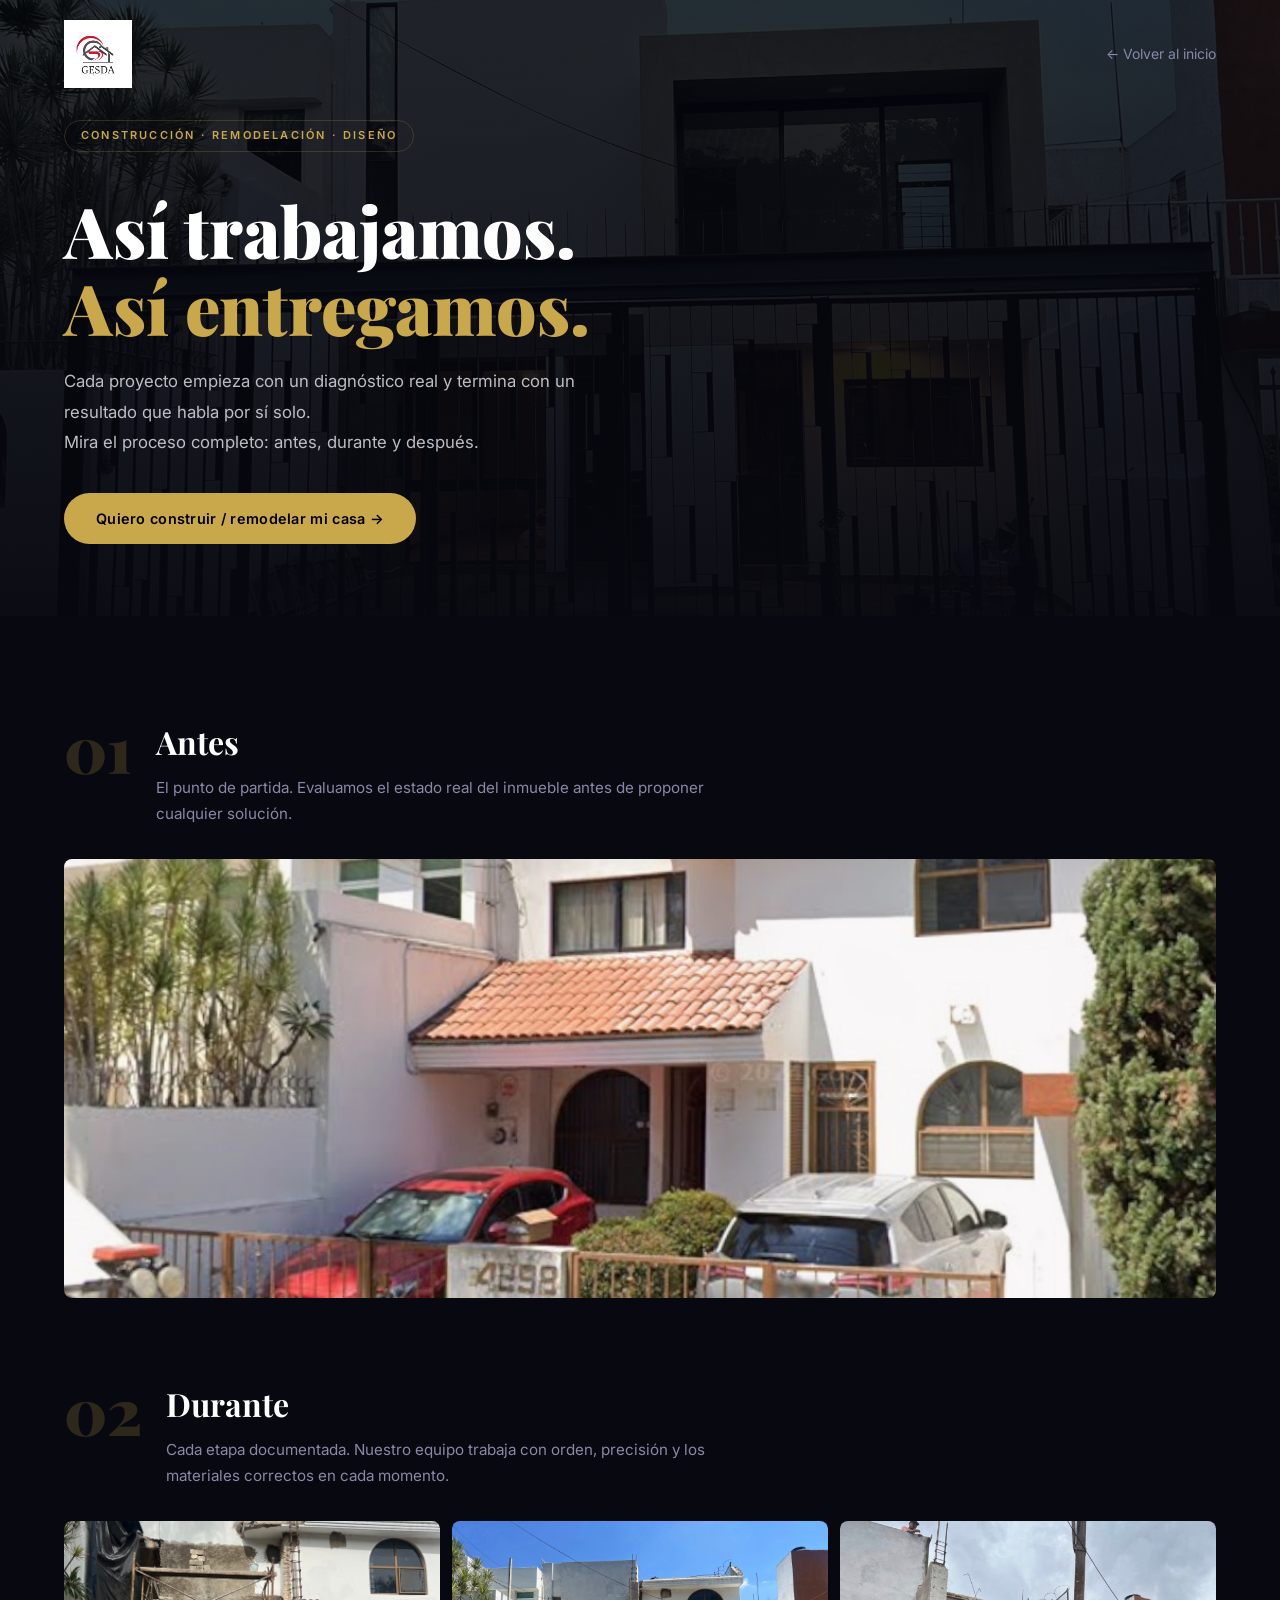
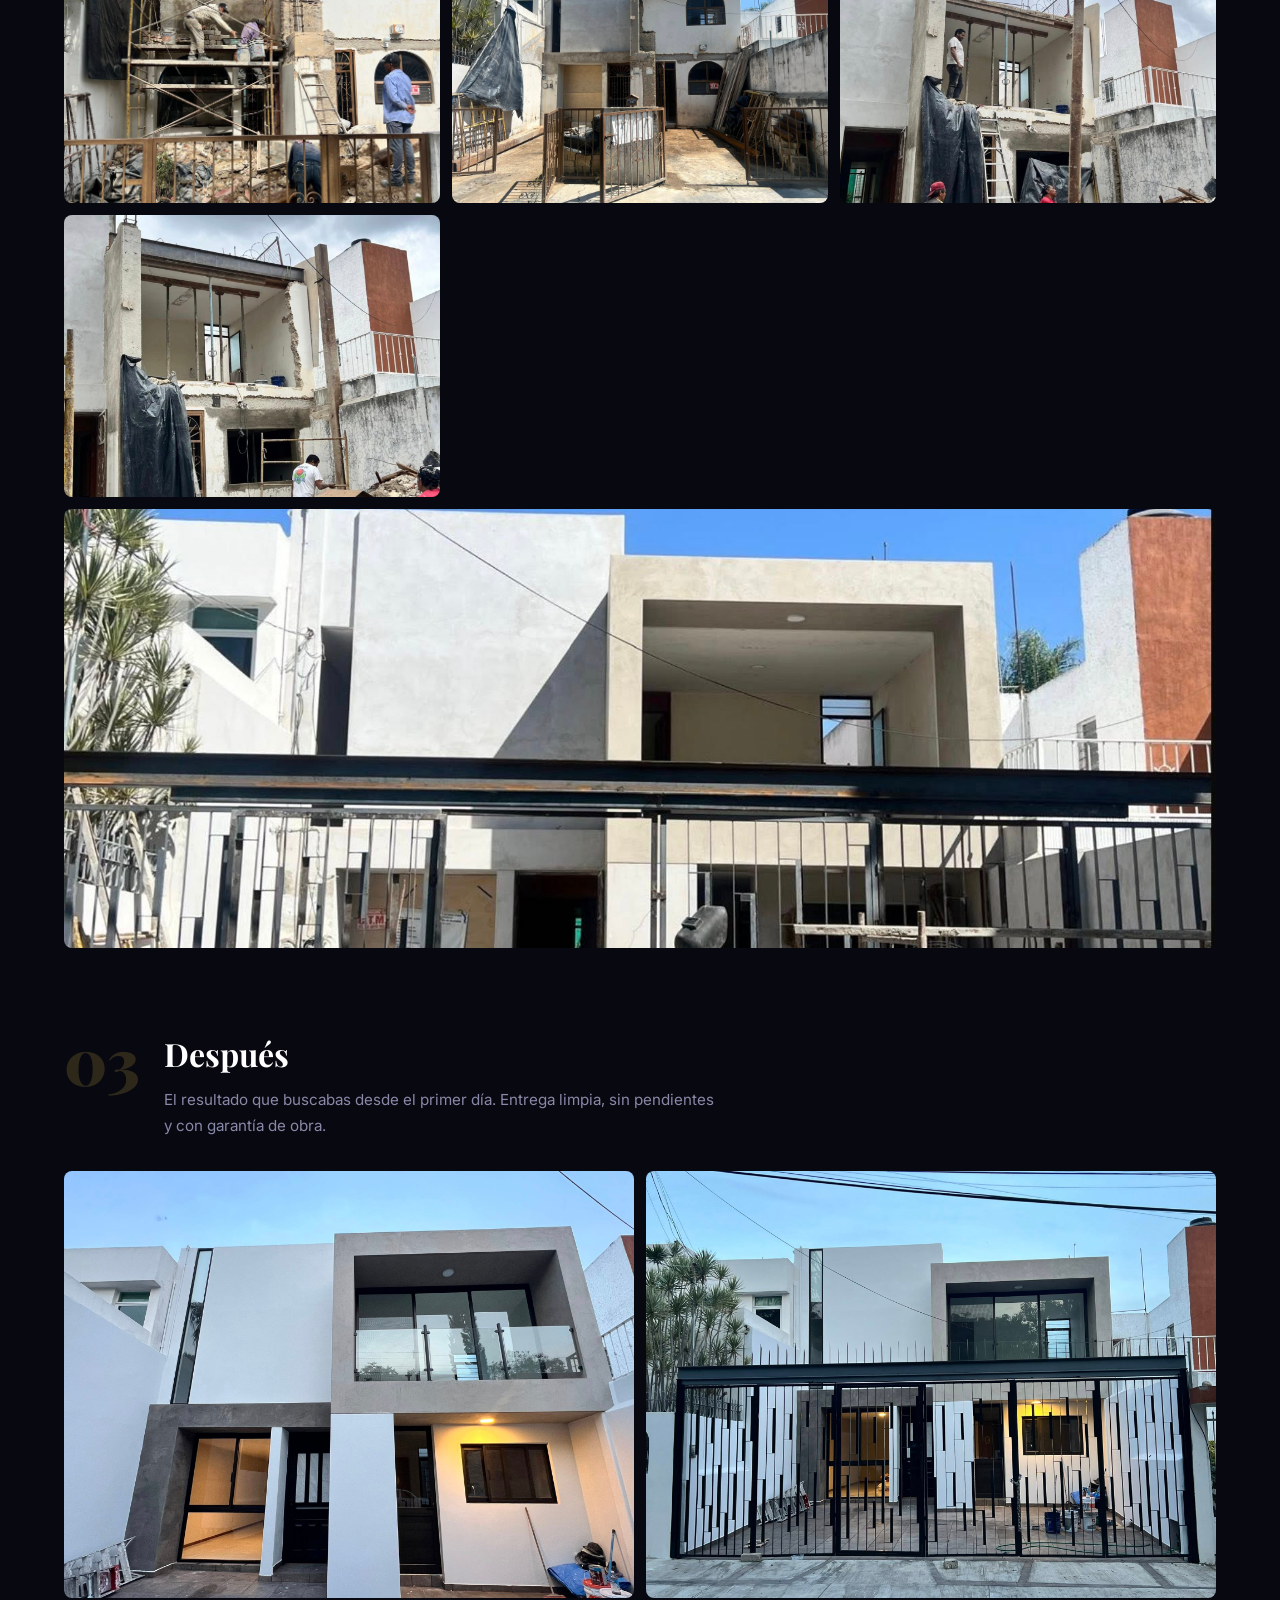
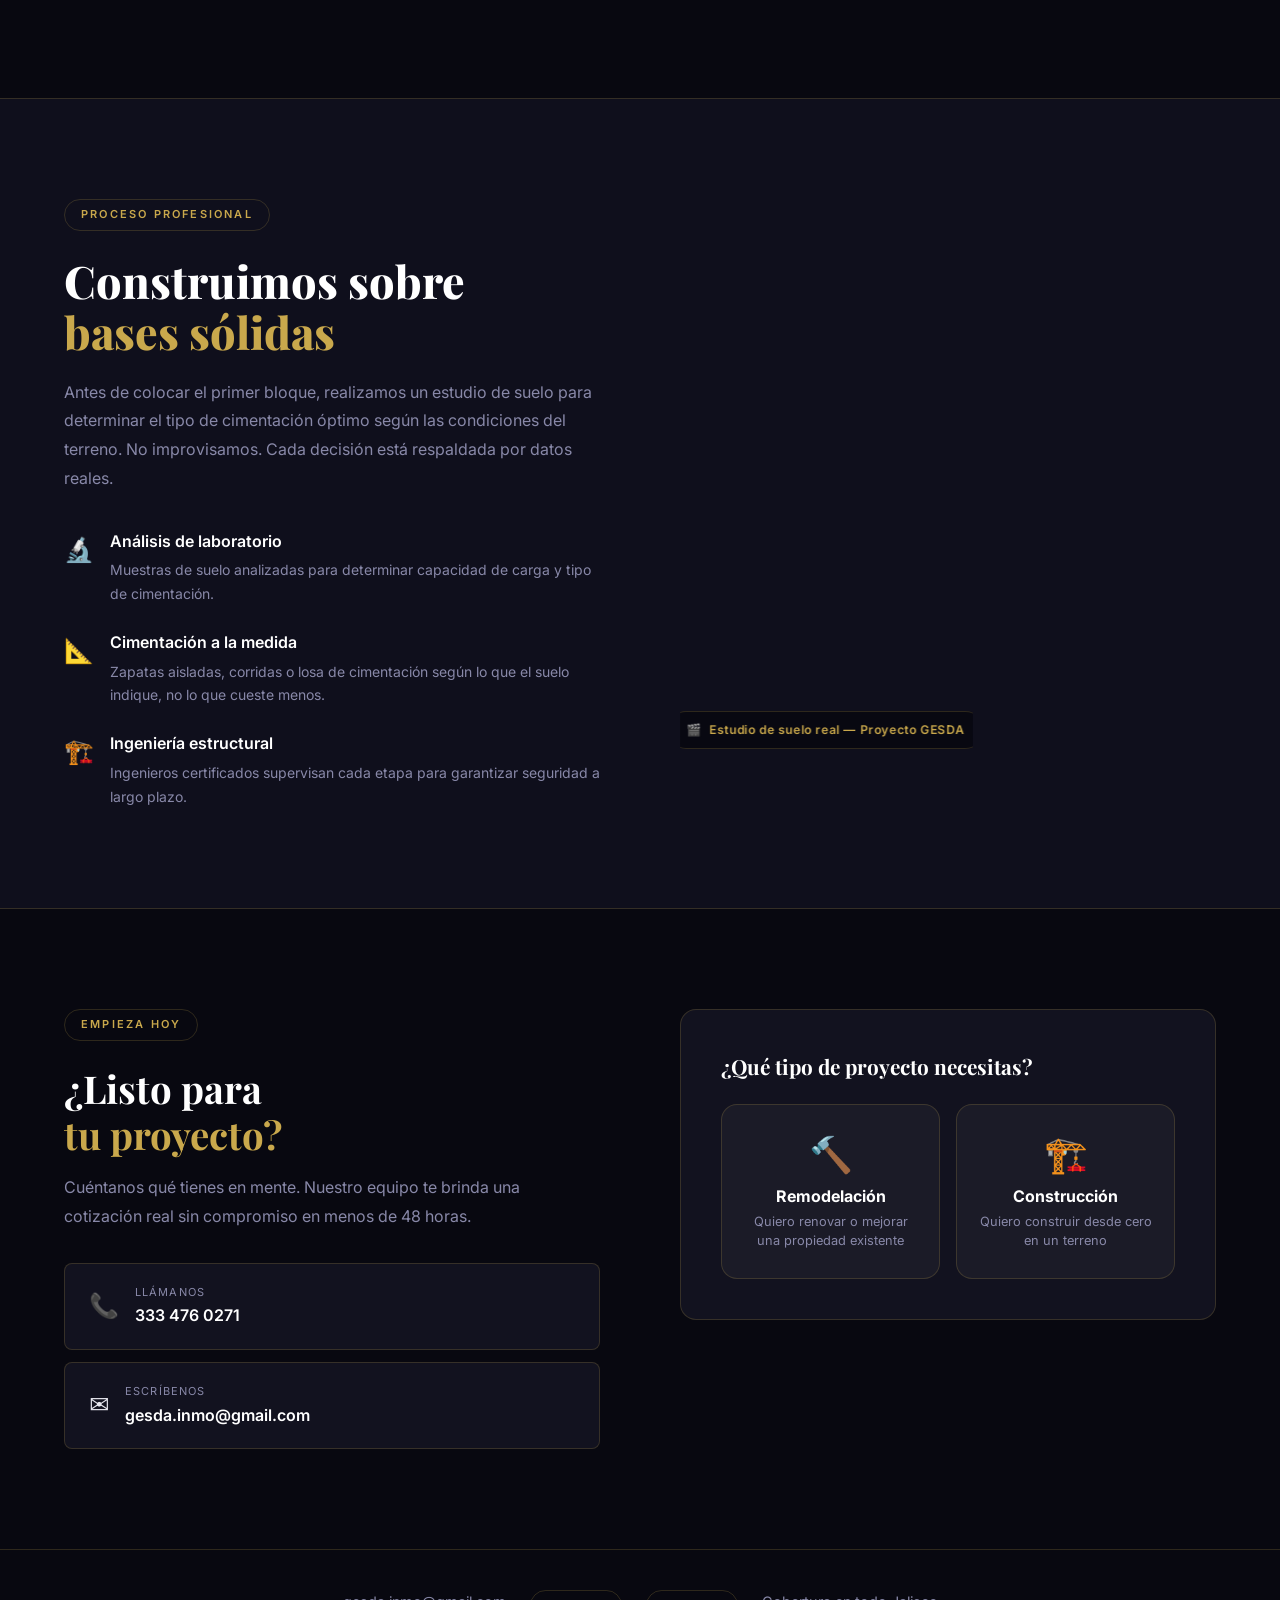
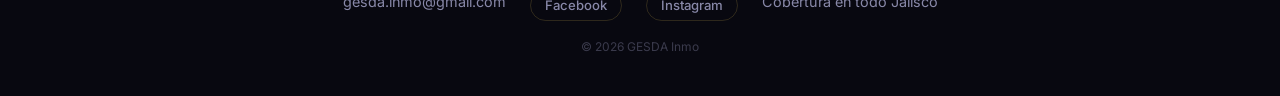
==== commit f01532f6: "Footer: redes sociales, email required, responsive video scroll - Quita teléfono del footer en las 3" ====
--- a/construccion.html
+++ b/construccion.html
@@ -355,11 +355,12 @@
   <footer class="footer-min">
     <div class="footer-min-inner">
       <div class="footer-min-links">
-        <a href="tel:3334760271">333 476 0271</a>
         <a href="mailto:gesda.inmo@gmail.com">gesda.inmo@gmail.com</a>
-        <span>Todo Jalisco</span>
-      </div>
-      <p>© 2026 GESDA Constructora</p>
+        <a href="https://www.facebook.com/profile.php?id=61568386003409" target="_blank" rel="noopener" class="footer-social">Facebook</a>
+        <a href="https://www.instagram.com/gesda_constuctora" target="_blank" rel="noopener" class="footer-social">Instagram</a>
+        <span>Cobertura en todo Jalisco</span>
+      </div>
+      <p>© 2026 GESDA Inmo</p>
     </div>
   </footer>
 
--- a/assets/css/style.css
+++ b/assets/css/style.css
@@ -964,6 +964,17 @@
   transition: color 0.3s;
 }
 .footer-min-links a:hover { color: var(--gold); }
+
+.footer-social {
+  border: 1px solid var(--border);
+  padding: 4px 14px;
+  border-radius: 100px;
+  font-size: 0.82rem;
+  font-weight: 500;
+}
+.footer-social:hover {
+  border-color: var(--gold) !important;
+}
 
 .footer-min p {
   font-size: 12px;
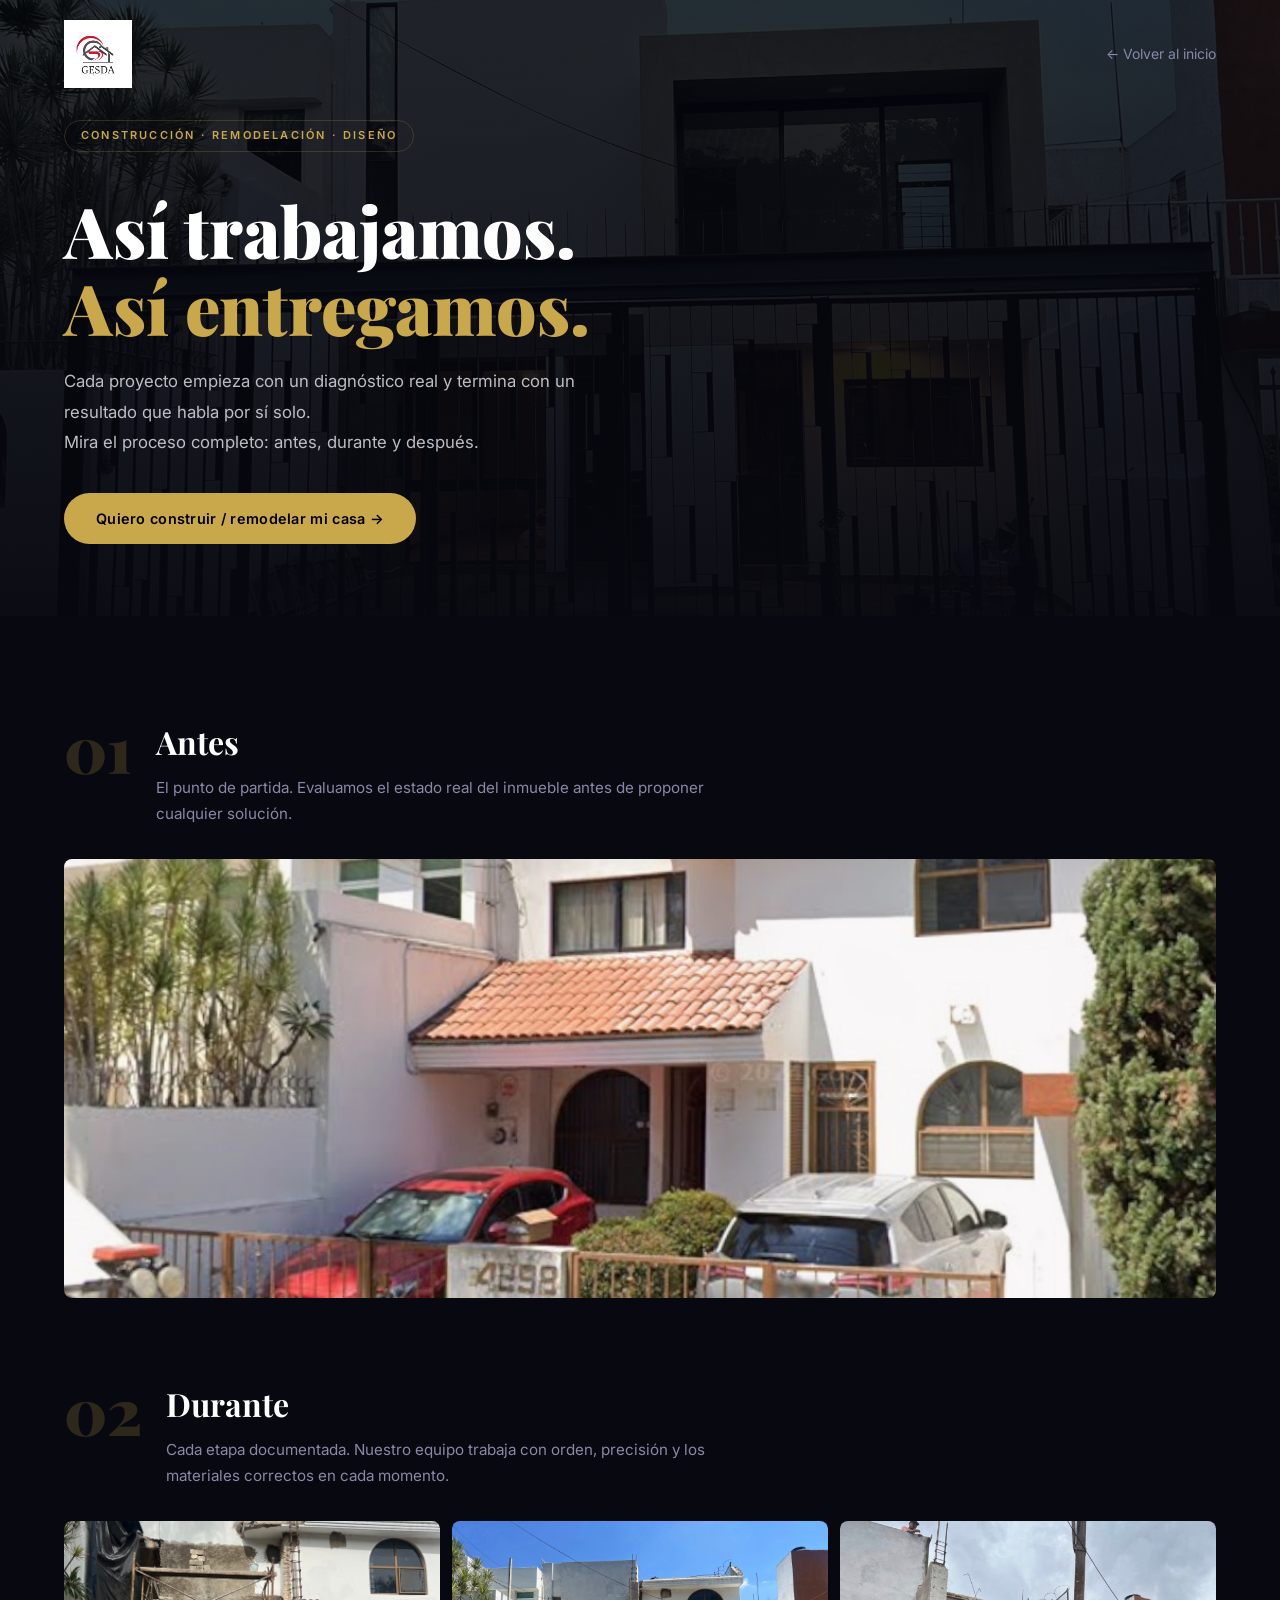
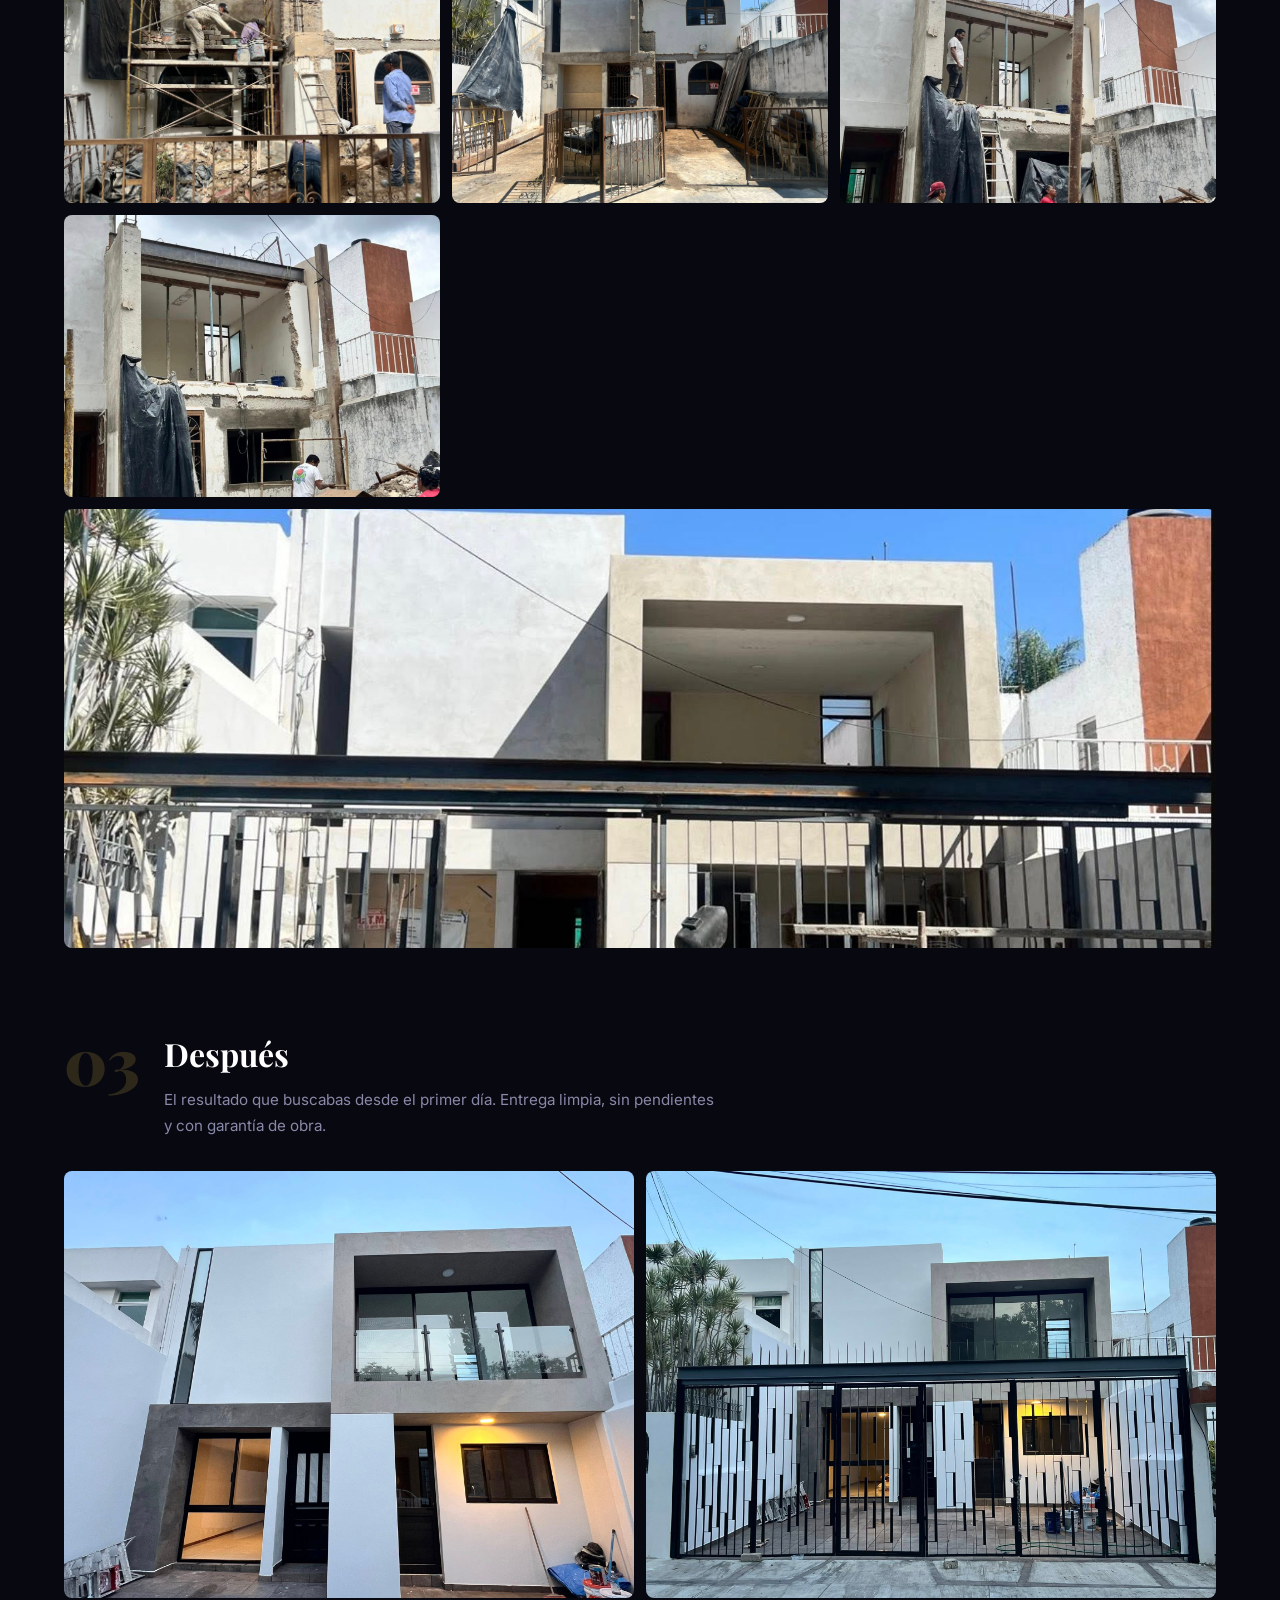
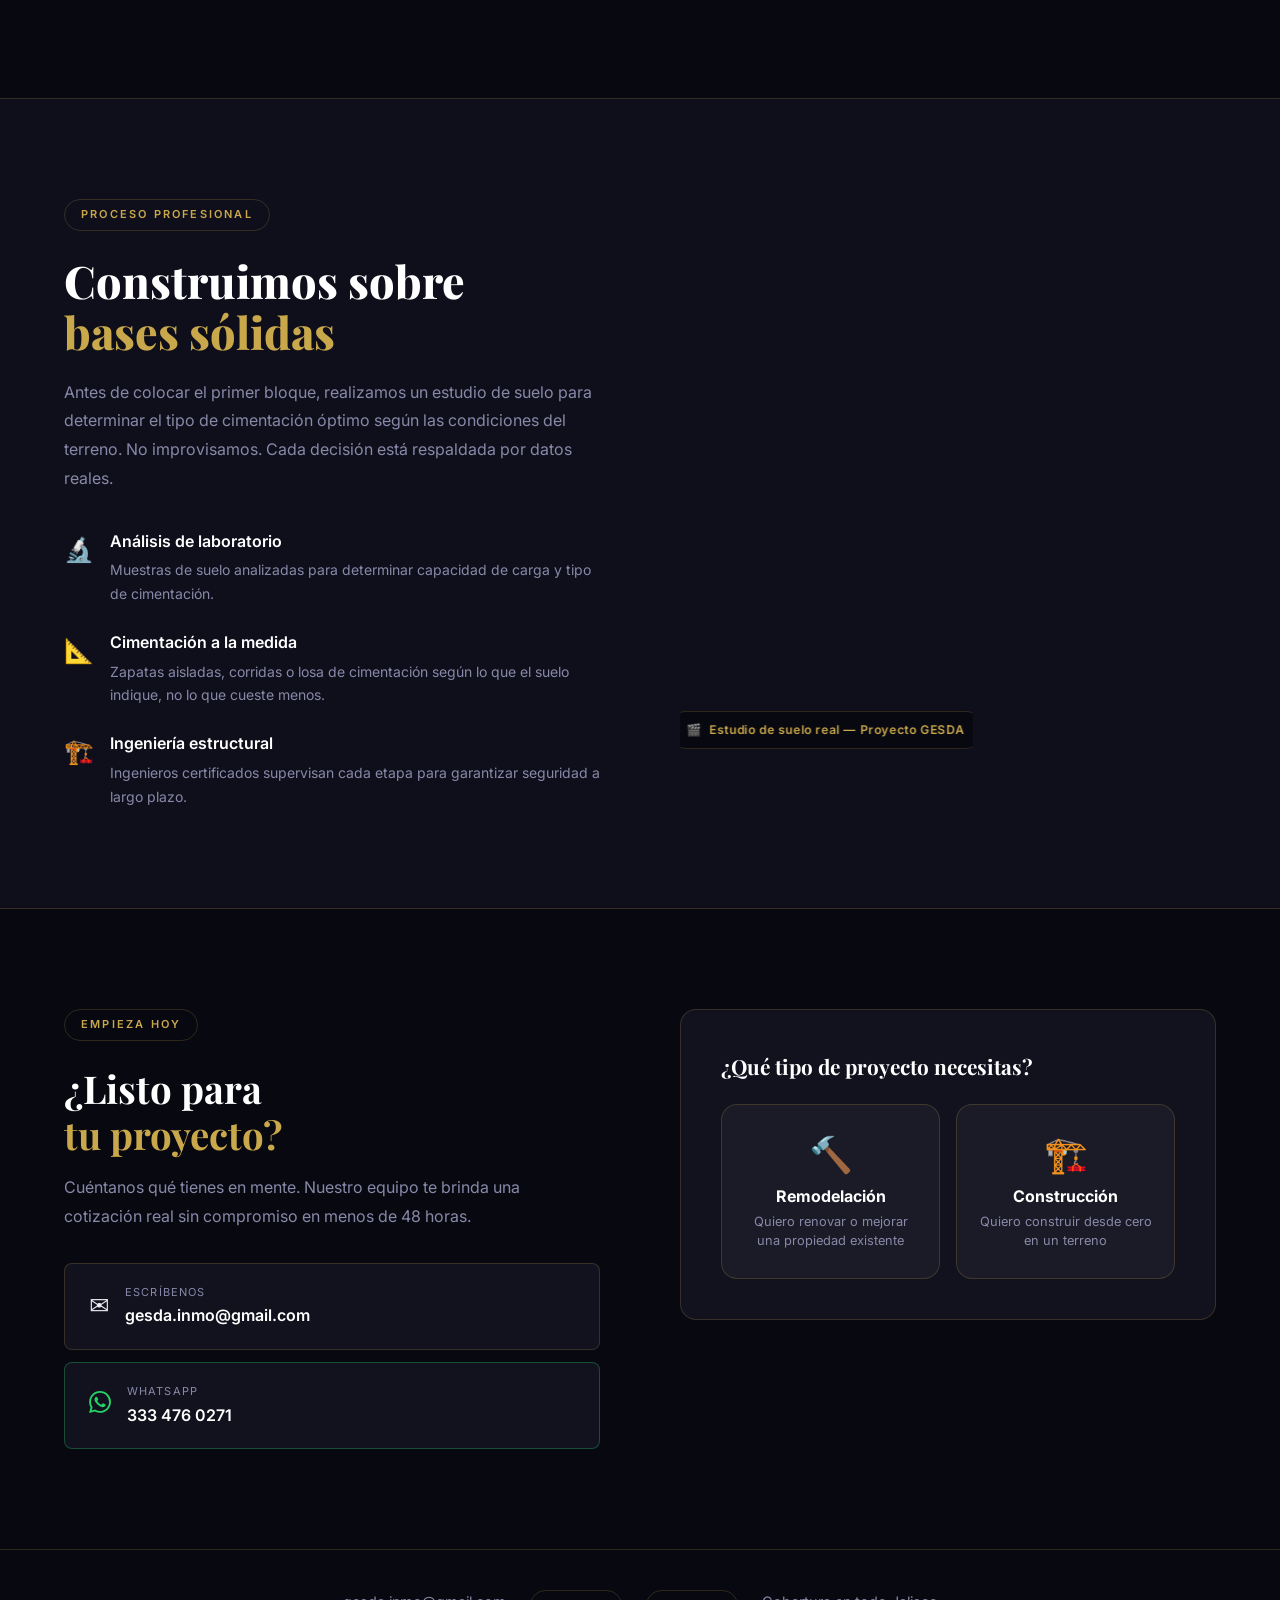
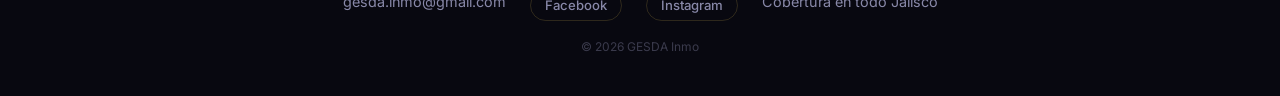
==== commit db51160a: "WhatsApp: botones con mensaje pre-llenado en vender y construccion - vender.html: boton WhatsApp con" ====
--- a/construccion.html
+++ b/construccion.html
@@ -9,6 +9,23 @@
   <link href="https://fonts.googleapis.com/css2?family=Playfair+Display:wght@400;700;900&family=Inter:wght@300;400;500;600&display=swap" rel="stylesheet" />
   <link rel="stylesheet" href="assets/css/style.css" />
   <link rel="stylesheet" href="assets/css/construccion.css" />
+  <!-- Facebook Pixel Code -->
+  <script>
+  !function(f,b,e,v,n,t,s)
+  {if(f.fbq)return;n=f.fbq=function(){n.callMethod?
+  n.callMethod.apply(n,arguments):n.queue.push(arguments)};
+  if(!f._fbq)f._fbq=n;n.push=n;n.loaded=!0;n.version='2.0';
+  n.queue=[];t=b.createElement(e);t.async=!0;
+  t.src=v;s=b.getElementsByTagName(e)[0];
+  s.parentNode.insertBefore(t,s)}(window,document,'script',
+  'https://connect.facebook.net/en_US/fbevents.js');
+  fbq('init', '3163393370716186');
+  fbq('track', 'PageView');
+  </script>
+  <noscript>
+    <img height="1" width="1" src="https://www.facebook.com/tr?id=3163393370716186&ev=PageView&noscript=1"/>
+  </noscript>
+  <!-- End Facebook Pixel Code -->
 </head>
 <body class="page-construccion">
 
@@ -177,18 +194,20 @@
             Cuéntanos qué tienes en mente. Nuestro equipo te brinda una cotización real sin compromiso en menos de 48 horas.
           </p>
           <div class="const-cta-items">
-            <a href="tel:3334760271" class="contact-item">
-              <div class="contact-icon">📞</div>
-              <div>
-                <div class="contact-label">Llámanos</div>
-                <div class="contact-value">333 476 0271</div>
-              </div>
-            </a>
             <a href="mailto:gesda.inmo@gmail.com" class="contact-item">
               <div class="contact-icon">✉️</div>
               <div>
                 <div class="contact-label">Escríbenos</div>
                 <div class="contact-value">gesda.inmo@gmail.com</div>
+              </div>
+            </a>
+            <a href="https://wa.me/523334760271?text=Hola%2C%20me%20interesa%20cotizar%20un%20proyecto%20de%20construcci%C3%B3n%20o%20remodelaci%C3%B3n.%20Les%20comparto%20los%20detalles%3A%20Tipo%20de%20proyecto%3A%20%5BConstrucci%C3%B3n%20nueva%2FRemodelaci%C3%B3n%5D%20%7C%20Direcci%C3%B3n%20aproximada%3A%20%5BColonia%2C%20Municipio%5D%20%7C%20Descripci%C3%B3n%3A%20%5BQu%C3%A9%20quiero%20lograr%5D%20%7C%20Presupuesto%20aproximado%3A%20%5BMonto%5D%20%C2%BFPodr%C3%ADan%20contactarme%3F" target="_blank" rel="noopener" class="contact-item contact-item--whatsapp">
+              <div class="contact-icon">
+                <svg xmlns="http://www.w3.org/2000/svg" width="22" height="22" viewBox="0 0 24 24" fill="#25D366"><path d="M17.472 14.382c-.297-.149-1.758-.867-2.03-.967-.273-.099-.471-.148-.67.15-.197.297-.767.966-.94 1.164-.173.199-.347.223-.644.075-.297-.15-1.255-.463-2.39-1.475-.883-.788-1.48-1.761-1.653-2.059-.173-.297-.018-.458.13-.606.134-.133.298-.347.446-.52.149-.174.198-.298.298-.497.099-.198.05-.371-.025-.52-.075-.149-.669-1.612-.916-2.207-.242-.579-.487-.5-.669-.51-.173-.008-.371-.01-.57-.01-.198 0-.52.074-.792.372-.272.297-1.04 1.016-1.04 2.479 0 1.462 1.065 2.875 1.213 3.074.149.198 2.096 3.2 5.077 4.487.709.306 1.262.489 1.694.625.712.227 1.36.195 1.871.118.571-.085 1.758-.719 2.006-1.413.248-.694.248-1.289.173-1.413-.074-.124-.272-.198-.57-.347m-5.421 7.403h-.004a9.87 9.87 0 01-5.031-1.378l-.361-.214-3.741.982.998-3.648-.235-.374a9.86 9.86 0 01-1.51-5.26c.001-5.45 4.436-9.884 9.888-9.884 2.64 0 5.122 1.03 6.988 2.898a9.825 9.825 0 012.893 6.994c-.003 5.45-4.437 9.884-9.885 9.884m8.413-18.297A11.815 11.815 0 0012.05 0C5.495 0 .16 5.335.157 11.892c0 2.096.547 4.142 1.588 5.945L.057 24l6.305-1.654a11.882 11.882 0 005.683 1.448h.005c6.554 0 11.89-5.335 11.893-11.893a11.821 11.821 0 00-3.48-8.413z"/></svg>
+              </div>
+              <div>
+                <div class="contact-label">WhatsApp</div>
+                <div class="contact-value">333 476 0271</div>
               </div>
             </a>
           </div>
@@ -399,6 +418,7 @@
         });
         const json = await res.json();
         if (json.success === 'true' || json.success === true) {
+          fbq('track', 'Lead');
           showToast('✓ Mensaje enviado — te contactamos en menos de 48 hrs', true);
           document.getElementById('constForm').reset();
           // Vuelve al paso inicial
--- a/assets/css/style.css
+++ b/assets/css/style.css
@@ -974,6 +974,35 @@
 }
 .footer-social:hover {
   border-color: var(--gold) !important;
+}
+
+/* ─── WHATSAPP BUTTON ─── */
+.btn-whatsapp {
+  display: inline-flex;
+  align-items: center;
+  gap: 10px;
+  background: #25D366;
+  color: #fff;
+  font-weight: 600;
+  font-size: 0.92rem;
+  padding: 14px 28px;
+  border-radius: 100px;
+  margin-top: 12px;
+  transition: var(--transition);
+  box-shadow: 0 6px 24px rgba(37, 211, 102, 0.3);
+}
+.btn-whatsapp:hover {
+  background: #1ebe5d;
+  transform: translateY(-2px);
+  box-shadow: 0 10px 32px rgba(37, 211, 102, 0.45);
+  color: #fff;
+}
+
+.contact-item--whatsapp {
+  border-color: rgba(37, 211, 102, 0.3) !important;
+}
+.contact-item--whatsapp:hover {
+  border-color: #25D366 !important;
 }
 
 .footer-min p {
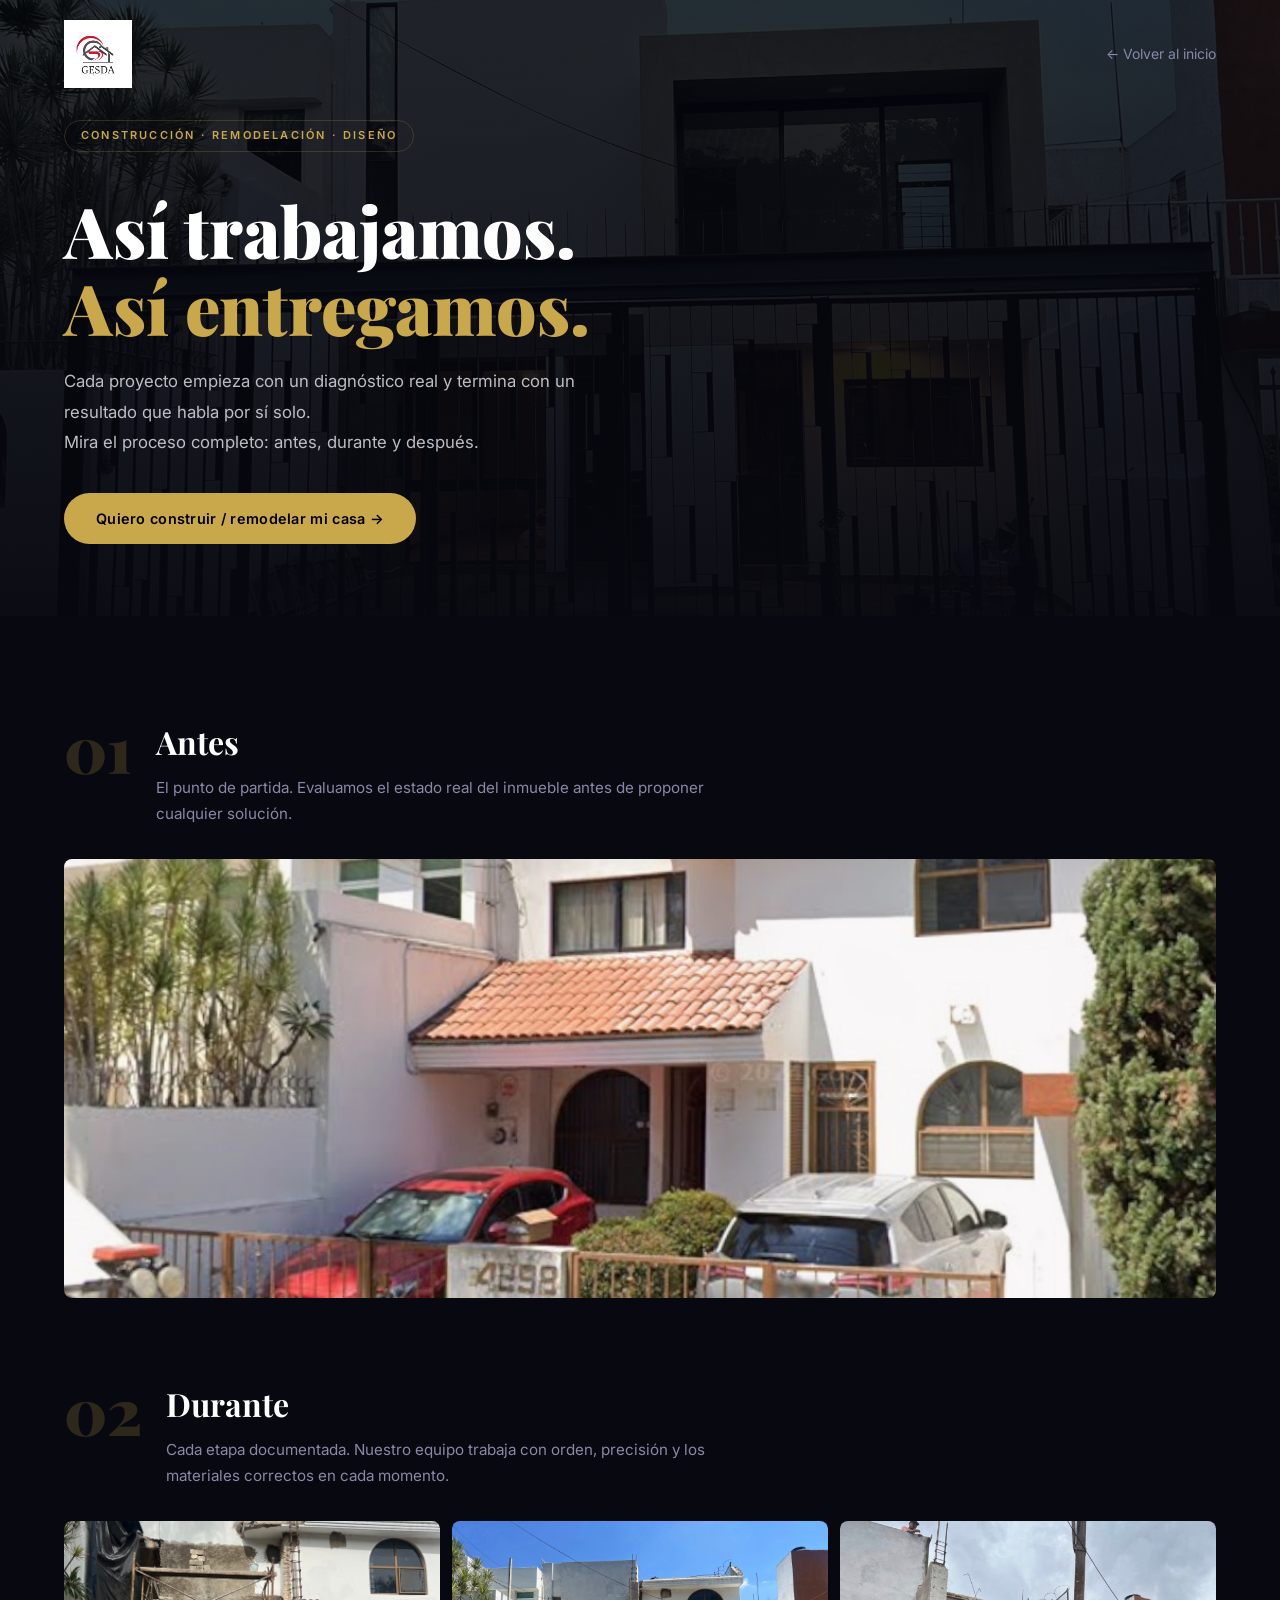
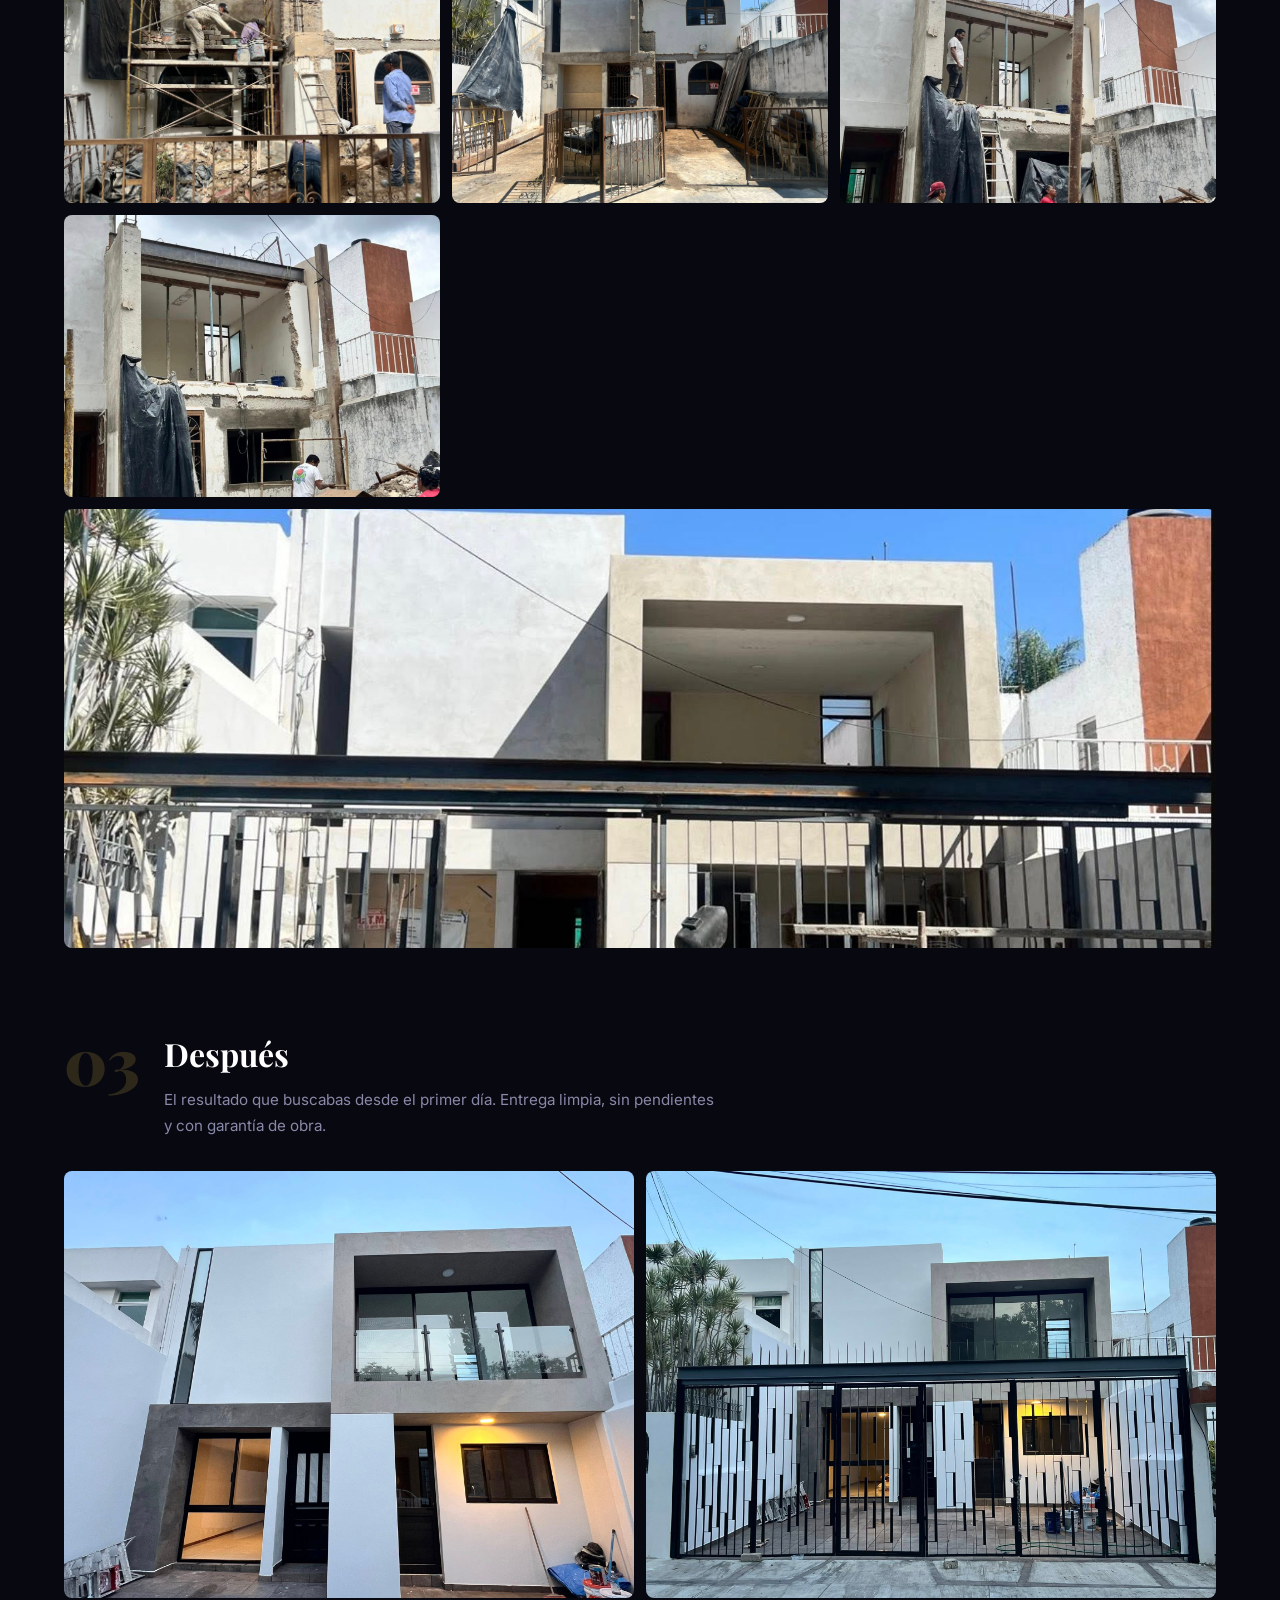
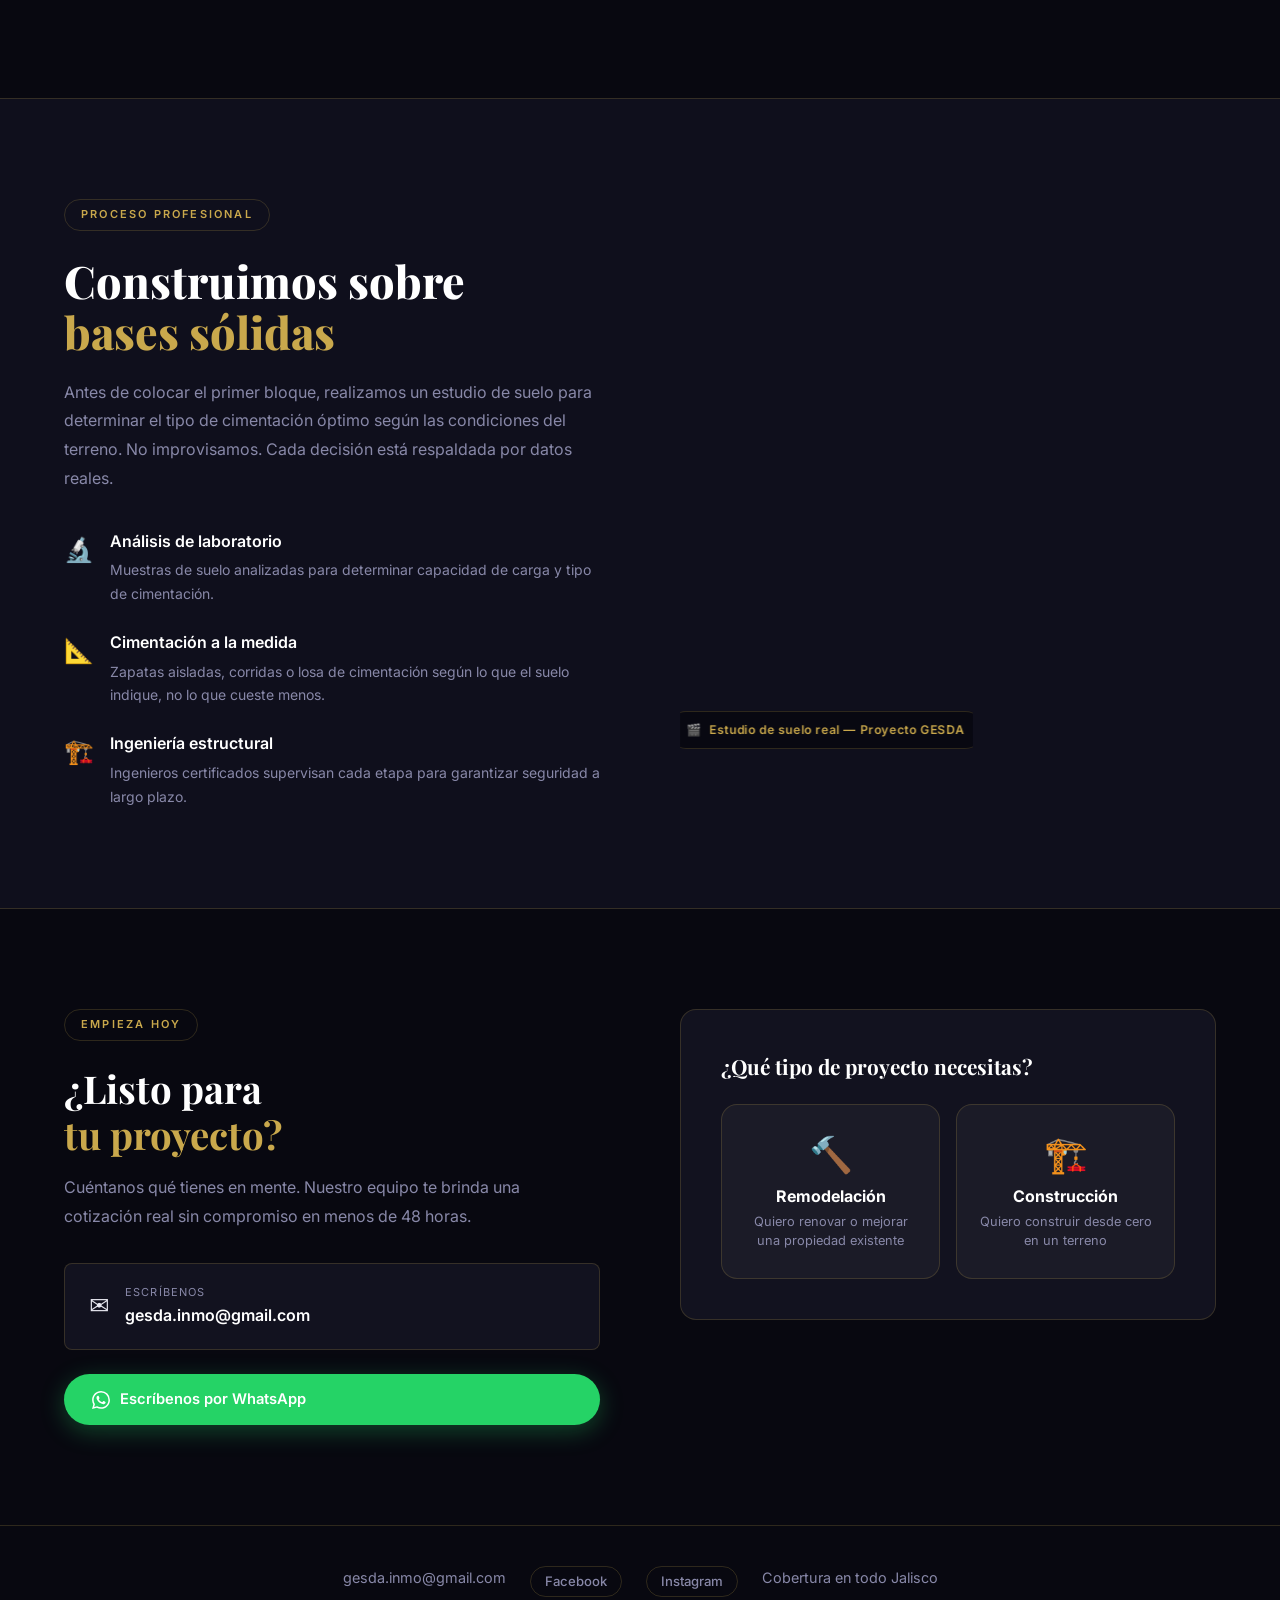
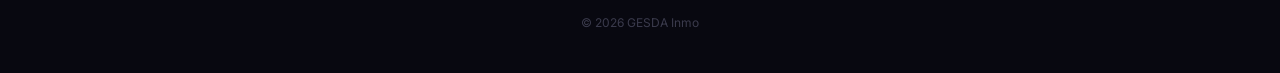
==== commit e5861959: "construccion: boton WhatsApp igual al de vender, mensaje simplificado Co-Authored-By: Claude Sonnet " ====
--- a/construccion.html
+++ b/construccion.html
@@ -201,14 +201,9 @@
                 <div class="contact-value">gesda.inmo@gmail.com</div>
               </div>
             </a>
-            <a href="https://wa.me/523334760271?text=Hola%2C%20me%20interesa%20cotizar%20un%20proyecto%20de%20construcci%C3%B3n%20o%20remodelaci%C3%B3n.%20Les%20comparto%20los%20detalles%3A%20Tipo%20de%20proyecto%3A%20%5BConstrucci%C3%B3n%20nueva%2FRemodelaci%C3%B3n%5D%20%7C%20Direcci%C3%B3n%20aproximada%3A%20%5BColonia%2C%20Municipio%5D%20%7C%20Descripci%C3%B3n%3A%20%5BQu%C3%A9%20quiero%20lograr%5D%20%7C%20Presupuesto%20aproximado%3A%20%5BMonto%5D%20%C2%BFPodr%C3%ADan%20contactarme%3F" target="_blank" rel="noopener" class="contact-item contact-item--whatsapp">
-              <div class="contact-icon">
-                <svg xmlns="http://www.w3.org/2000/svg" width="22" height="22" viewBox="0 0 24 24" fill="#25D366"><path d="M17.472 14.382c-.297-.149-1.758-.867-2.03-.967-.273-.099-.471-.148-.67.15-.197.297-.767.966-.94 1.164-.173.199-.347.223-.644.075-.297-.15-1.255-.463-2.39-1.475-.883-.788-1.48-1.761-1.653-2.059-.173-.297-.018-.458.13-.606.134-.133.298-.347.446-.52.149-.174.198-.298.298-.497.099-.198.05-.371-.025-.52-.075-.149-.669-1.612-.916-2.207-.242-.579-.487-.5-.669-.51-.173-.008-.371-.01-.57-.01-.198 0-.52.074-.792.372-.272.297-1.04 1.016-1.04 2.479 0 1.462 1.065 2.875 1.213 3.074.149.198 2.096 3.2 5.077 4.487.709.306 1.262.489 1.694.625.712.227 1.36.195 1.871.118.571-.085 1.758-.719 2.006-1.413.248-.694.248-1.289.173-1.413-.074-.124-.272-.198-.57-.347m-5.421 7.403h-.004a9.87 9.87 0 01-5.031-1.378l-.361-.214-3.741.982.998-3.648-.235-.374a9.86 9.86 0 01-1.51-5.26c.001-5.45 4.436-9.884 9.888-9.884 2.64 0 5.122 1.03 6.988 2.898a9.825 9.825 0 012.893 6.994c-.003 5.45-4.437 9.884-9.885 9.884m8.413-18.297A11.815 11.815 0 0012.05 0C5.495 0 .16 5.335.157 11.892c0 2.096.547 4.142 1.588 5.945L.057 24l6.305-1.654a11.882 11.882 0 005.683 1.448h.005c6.554 0 11.89-5.335 11.893-11.893a11.821 11.821 0 00-3.48-8.413z"/></svg>
-              </div>
-              <div>
-                <div class="contact-label">WhatsApp</div>
-                <div class="contact-value">333 476 0271</div>
-              </div>
+            <a href="https://wa.me/523334760271?text=Hola%2C%20me%20interesa%20construir%20o%20remodelar%20mi%20casa.%20%C2%BFMe%20pueden%20dar%20m%C3%A1s%20informaci%C3%B3n%3F" target="_blank" rel="noopener" class="btn-whatsapp">
+              <svg xmlns="http://www.w3.org/2000/svg" width="18" height="18" viewBox="0 0 24 24" fill="currentColor"><path d="M17.472 14.382c-.297-.149-1.758-.867-2.03-.967-.273-.099-.471-.148-.67.15-.197.297-.767.966-.94 1.164-.173.199-.347.223-.644.075-.297-.15-1.255-.463-2.39-1.475-.883-.788-1.48-1.761-1.653-2.059-.173-.297-.018-.458.13-.606.134-.133.298-.347.446-.52.149-.174.198-.298.298-.497.099-.198.05-.371-.025-.52-.075-.149-.669-1.612-.916-2.207-.242-.579-.487-.5-.669-.51-.173-.008-.371-.01-.57-.01-.198 0-.52.074-.792.372-.272.297-1.04 1.016-1.04 2.479 0 1.462 1.065 2.875 1.213 3.074.149.198 2.096 3.2 5.077 4.487.709.306 1.262.489 1.694.625.712.227 1.36.195 1.871.118.571-.085 1.758-.719 2.006-1.413.248-.694.248-1.289.173-1.413-.074-.124-.272-.198-.57-.347m-5.421 7.403h-.004a9.87 9.87 0 01-5.031-1.378l-.361-.214-3.741.982.998-3.648-.235-.374a9.86 9.86 0 01-1.51-5.26c.001-5.45 4.436-9.884 9.888-9.884 2.64 0 5.122 1.03 6.988 2.898a9.825 9.825 0 012.893 6.994c-.003 5.45-4.437 9.884-9.885 9.884m8.413-18.297A11.815 11.815 0 0012.05 0C5.495 0 .16 5.335.157 11.892c0 2.096.547 4.142 1.588 5.945L.057 24l6.305-1.654a11.882 11.882 0 005.683 1.448h.005c6.554 0 11.89-5.335 11.893-11.893a11.821 11.821 0 00-3.48-8.413z"/></svg>
+              Escríbenos por WhatsApp
             </a>
           </div>
         </div>
